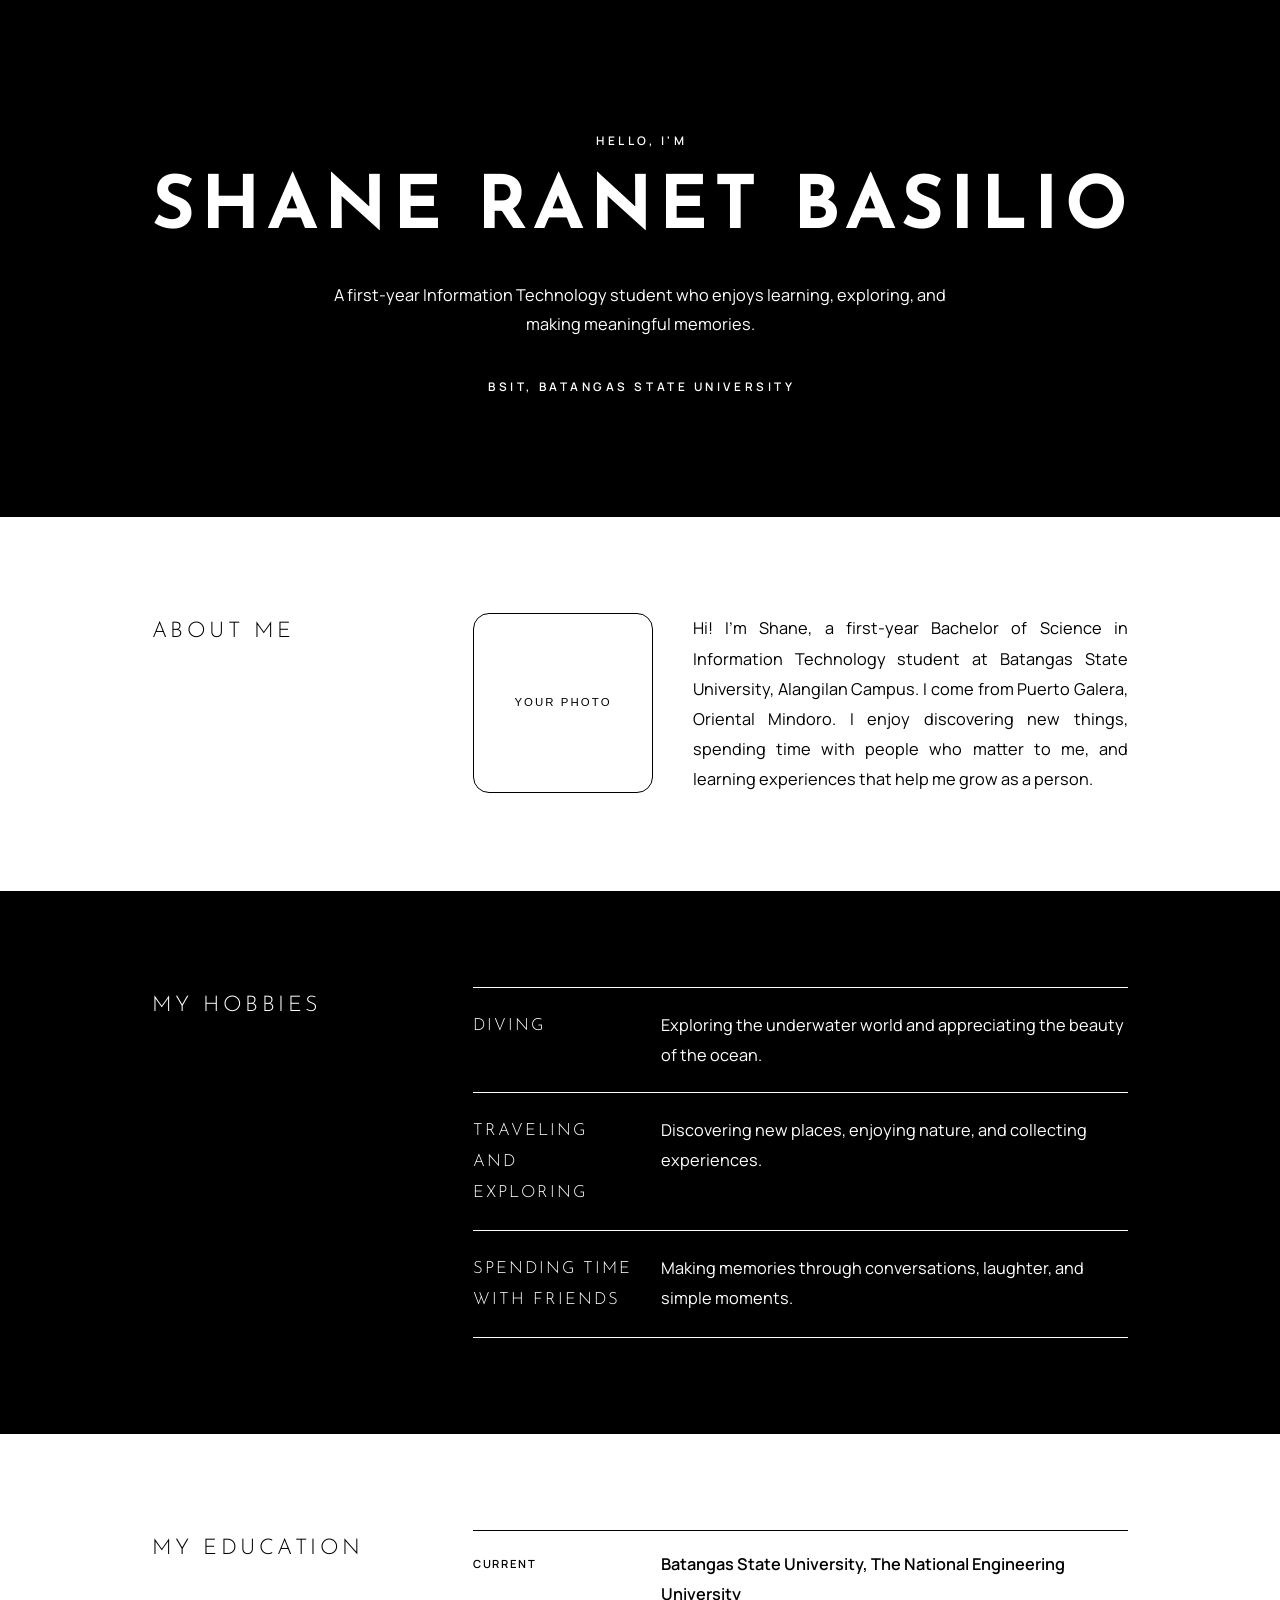
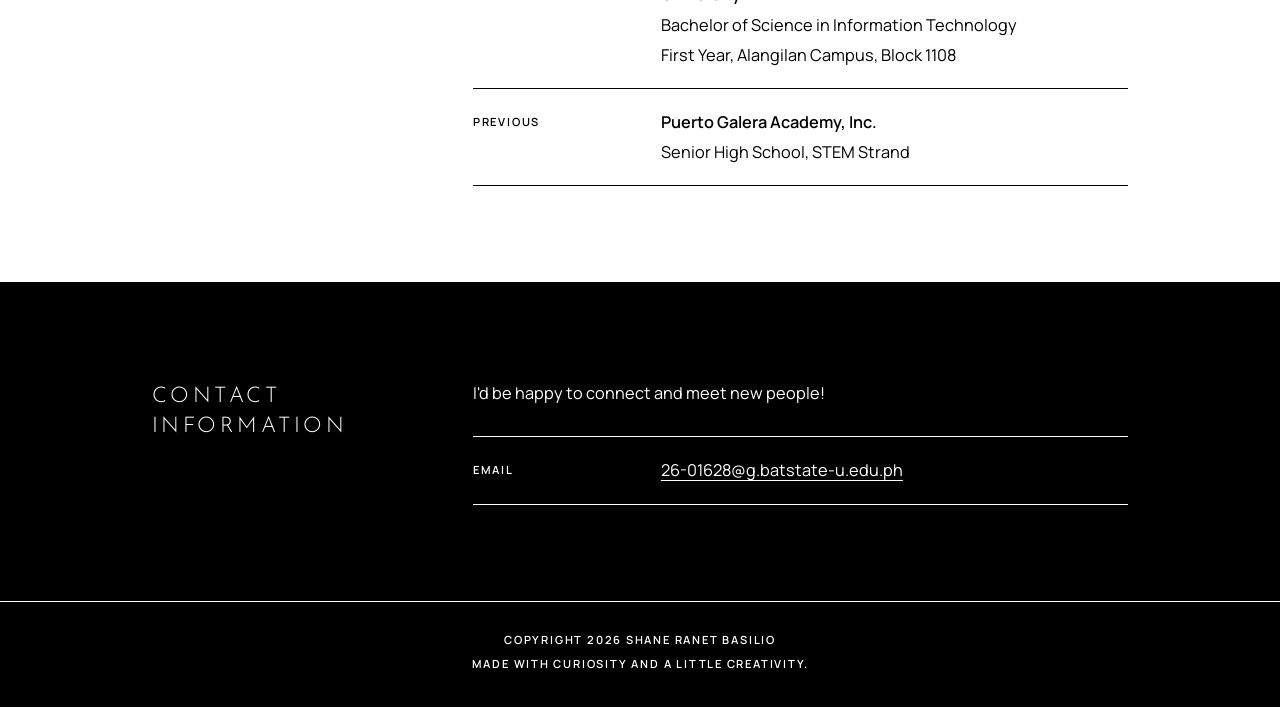
==== index.html @ 0f0b545d "content: add email address Co-Authored-By: Claude Sonnet 5.5 <noreply@anthropic.com> Claude-Session:" ====
<!DOCTYPE html>
<html lang="en">
<head>
    <meta charset="UTF-8">
    <meta name="viewport" content="width=device-width, initial-scale=1">
    <title>Shane Ranet Basilio</title>
    <meta name="description" content="Personal website of Shane Ranet Basilio, a first-year BS Information Technology student at Batangas State University.">
    <link rel="preconnect" href="https://fonts.googleapis.com">
    <link rel="preconnect" href="https://fonts.gstatic.com" crossorigin>
    <link href="https://fonts.googleapis.com/css2?family=Josefin+Sans:wght@300;700&family=Manrope:wght@400;600&display=swap" rel="stylesheet">
    <link rel="stylesheet" href="style.css">
</head>

<body>

    <header>
        <div class="wrap">
            <span class="hello">Hello, I'm</span>
            <h1>Shane Ranet Basilio</h1>
            <p class="tagline">A first-year Information Technology student who enjoys learning, exploring, and making meaningful memories.</p>
            <span class="meta">BSIT, Batangas State University</span>
        </div>
    </header>

    <section class="light">
        <div class="wrap row">
            <h2>About Me</h2>
            <div class="about">
                <img src="photo.svg" alt="Shane Ranet Basilio">
                <p>
                    Hi! I'm Shane, a first-year Bachelor of Science in Information
                    Technology student at Batangas State University, Alangilan Campus.
                    I come from Puerto Galera, Oriental Mindoro. I enjoy discovering
                    new things, spending time with people who matter to me, and
                    learning experiences that help me grow as a person.
                </p>
            </div>
        </div>
    </section>

    <section class="dark">
        <div class="wrap row">
            <h2>My Hobbies</h2>
            <ul class="hobbies">
                <li>
                    <h3>Diving</h3>
                    <p>Exploring the underwater world and appreciating the beauty of the ocean.</p>
                </li>
                <li>
                    <h3>Traveling and Exploring</h3>
                    <p>Discovering new places, enjoying nature, and collecting experiences.</p>
                </li>
                <li>
                    <h3>Spending Time with Friends</h3>
                    <p>Making memories through conversations, laughter, and simple moments.</p>
                </li>
            </ul>
        </div>
    </section>

    <section class="light">
        <div class="wrap row">
            <h2>My Education</h2>
            <dl class="facts">
                <div>
                    <dt>Current</dt>
                    <dd>
                        <strong>Batangas State University, The National Engineering University</strong>
                        Bachelor of Science in Information Technology<br>
                        First Year, Alangilan Campus, Block 1108
                    </dd>
                </div>
                <div>
                    <dt>Previous</dt>
                    <dd>
                        <strong>Puerto Galera Academy, Inc.</strong>
                        Senior High School, STEM Strand
                    </dd>
                </div>
            </dl>
        </div>
    </section>

    <section class="dark">
        <div class="wrap row">
            <h2>Contact Information</h2>
            <div>
                <p class="lead">I'd be happy to connect and meet new people!</p>
                <dl class="facts">
                    <div><dt>Email</dt><dd><a href="mailto:26-01628@g.batstate-u.edu.ph">26-01628@g.batstate-u.edu.ph</a></dd></div>
                </dl>
            </div>
        </div>
    </section>

    <footer>
        <p>Copyright 2026 Shane Ranet Basilio</p>
        <p>Made with curiosity and a little creativity.</p>
    </footer>

</body>
</html>
---- style.css ----
/* Black and white only. Sections alternate light and dark. */
:root {
    --fg: #000;
    --bg: #fff;
    --ease: cubic-bezier(0.16, 1, 0.3, 1);
}

* { box-sizing: border-box; }

body {
    font-family: "Manrope", Arial, sans-serif;
    font-size: 1.02rem;
    line-height: 1.85;
    color: #000;
    background: #fff;
    margin: 0;
    hyphens: none;
    overflow-x: clip;
}

h1, h2 {
    font-family: "Josefin Sans", Arial, sans-serif;
    font-weight: 300;
    text-transform: uppercase;
    margin: 0;
}

.wrap {
    max-width: 1040px;
    margin: 0 auto;
    padding: 0 32px;
}

/* Header */
header {
    background: #000;
    color: #fff;
    text-align: center;
    padding: 130px 0 120px;
}

header h1 {
    font-size: clamp(1.4rem, 6.2vw, 4.6rem);
    font-weight: 700;
    letter-spacing: 0.08em;
    line-height: 1.1;
    white-space: nowrap;
    margin: 18px -0.08em 0 0;
    animation: rise 0.9s var(--ease) both;
}

.hello, .meta {
    display: block;
    font-size: 0.74rem;
    font-weight: 600;
    letter-spacing: 0.3em;
    text-transform: uppercase;
    margin-right: -0.3em;
}

.tagline {
    max-width: 640px;
    margin: 30px auto 36px;
    font-size: 1.02rem;
    line-height: 1.8;
    animation: rise 0.9s 0.12s var(--ease) both;
}

/* Sections */
section { padding: 96px 0; }

section.dark  { background: #000; color: #fff; }
section.light { background: #fff; color: #000; }

/* Label column left, content right, shared widths */
.row {
    display: grid;
    grid-template-columns: 0.3fr 0.7fr;
    gap: 40px;
    align-items: start;
}

h2 {
    font-size: 1.35rem;
    letter-spacing: 0.16em;
    line-height: 1.4;
    padding-top: 4px;
}

p { margin: 0; }

/* About with personal picture, framed with a mat and rounded corners */
.about {
    display: flex;
    gap: 40px;
    align-items: flex-start;
}

.about img {
    width: 180px;
    height: 180px;
    object-fit: cover;
    padding: 6px;
    border: 1px solid currentColor;
    border-radius: 16px;
    flex-shrink: 0;
}

.about p { text-align: justify; }
footer p { margin: 0 0 4px; }

/* Hobbies as ruled rows */
.hobbies {
    list-style: none;
    margin: 0;
    padding: 0;
}

.hobbies li {
    display: grid;
    grid-template-columns: 0.26fr 0.74fr;
    gap: 24px;
    padding: 22px 0;
    border-top: 1px solid currentColor;
}

.hobbies li:last-child { border-bottom: 1px solid currentColor; }

.hobbies h3 {
    font-family: "Josefin Sans", Arial, sans-serif;
    font-weight: 300;
    font-size: 1.05rem;
    letter-spacing: 0.12em;
    text-transform: uppercase;
    margin: 0;
}

/* Ruled facts table */
.facts { margin: 0; }

.facts div {
    display: grid;
    grid-template-columns: 0.26fr 0.74fr;
    gap: 24px;
    padding: 18px 0;
    border-top: 1px solid currentColor;
}

.facts div:last-child { border-bottom: 1px solid currentColor; }

.facts dt {
    font-size: 0.7rem;
    font-weight: 600;
    letter-spacing: 0.16em;
    text-transform: uppercase;
    line-height: 2.6;
}

.facts dd { margin: 0; }
.facts dd strong { display: block; font-weight: 600; }

.lead { margin-bottom: 28px; }

/* Footer */
footer {
    background: #000;
    color: #fff;
    text-align: center;
    padding: 28px 20px;
    font-size: 0.7rem;
    font-weight: 600;
    letter-spacing: 0.16em;
    text-transform: uppercase;
    border-top: 1px solid #fff;
}

@keyframes rise {
    from { opacity: 0; transform: translateY(14px); }
    to   { opacity: 1; transform: none; }
}

@media (max-width: 800px) {
    .row { grid-template-columns: 1fr; gap: 28px; }
    .about { flex-direction: column; gap: 24px; }
    .about p { text-align: left; }
    .hobbies li { grid-template-columns: 1fr; gap: 6px; }
    .facts div { grid-template-columns: 1fr; gap: 0; }
    section { padding: 64px 0; }
    header { padding: 90px 0 80px; }
    .wrap { padding: 0 22px; }
}

@media (prefers-reduced-motion: reduce) {
    header h1, .tagline { animation: none; }
}

.facts a { color: inherit; text-decoration: underline; text-underline-offset: 4px; }
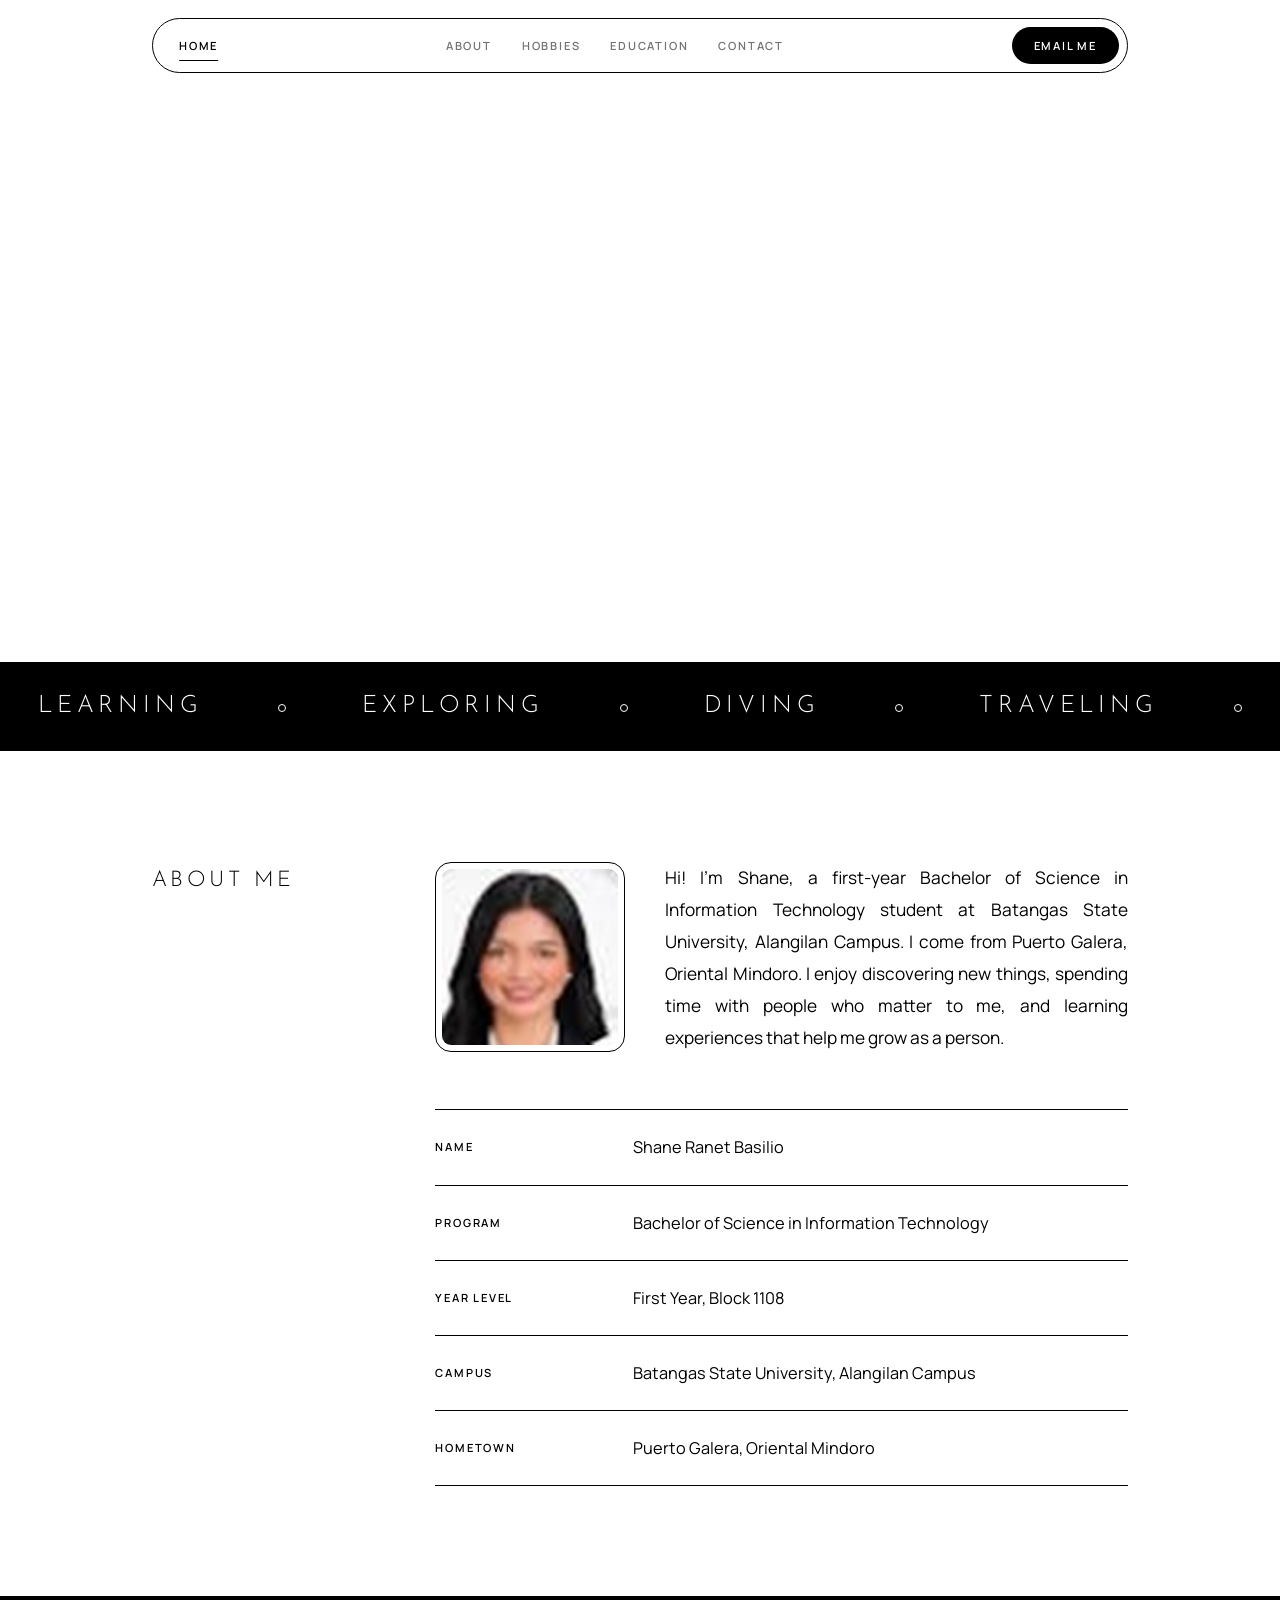
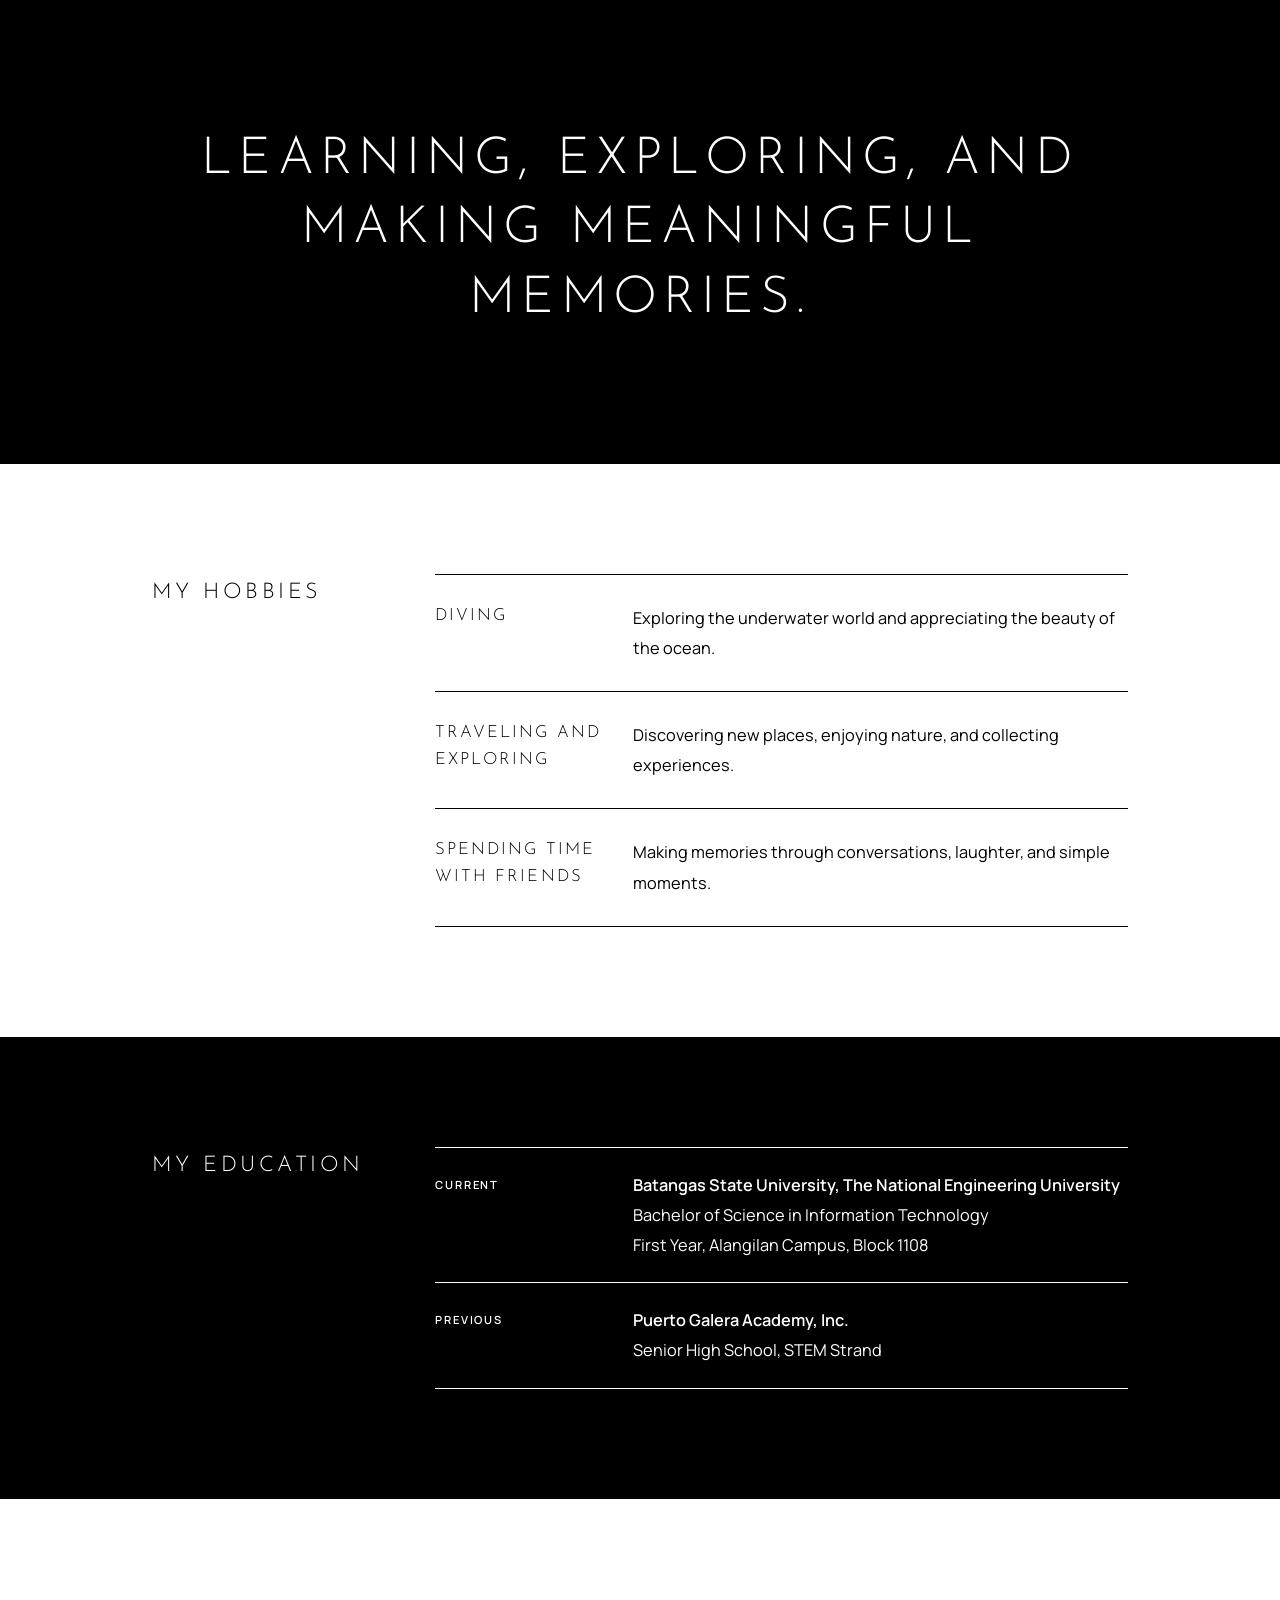
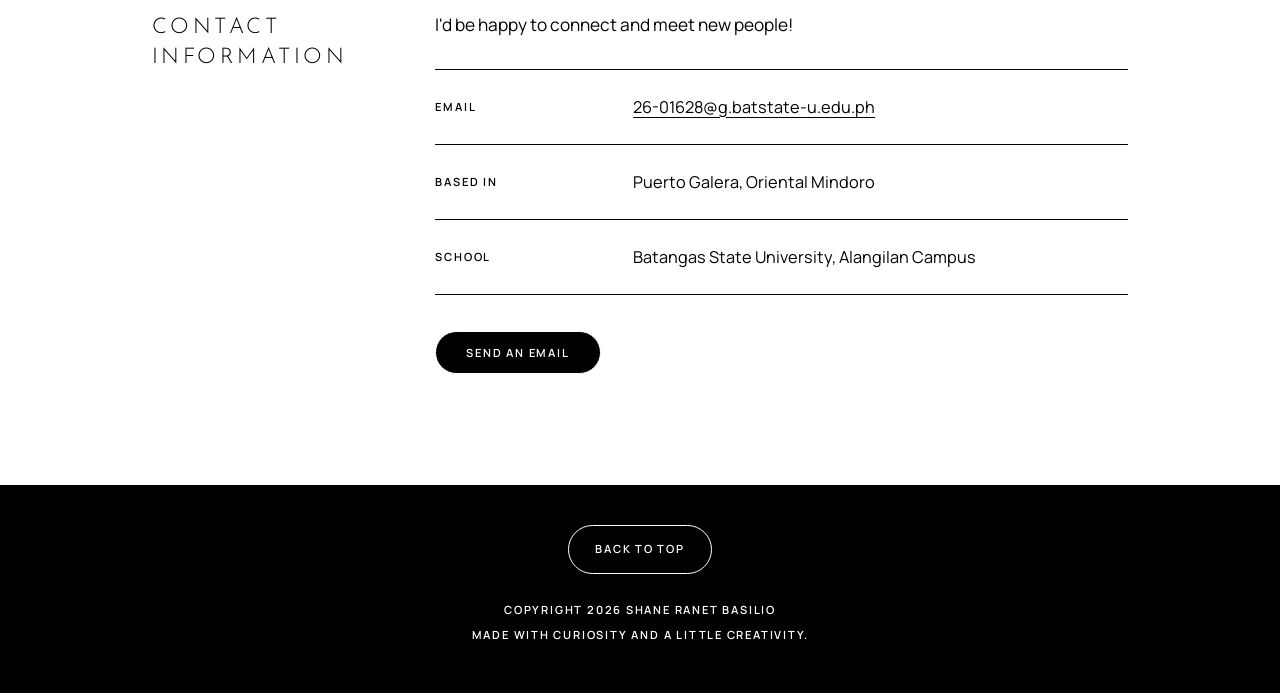
==== commit 0d73a5fb: "feat: premium redesign with nav, splash, photo, more sections and link preview Co-Authored-By: Claud" ====
--- a/index.html
+++ b/index.html
@@ -3,42 +3,104 @@
 <head>
     <meta charset="UTF-8">
     <meta name="viewport" content="width=device-width, initial-scale=1">
-    <title>Shane Ranet Basilio</title>
+    <title>Shane Ranet Basilio | BSIT Student</title>
     <meta name="description" content="Personal website of Shane Ranet Basilio, a first-year BS Information Technology student at Batangas State University.">
+
+    <meta property="og:type" content="website">
+    <meta property="og:site_name" content="Shane Ranet Basilio">
+    <meta property="og:title" content="Shane Ranet Basilio | BSIT Student">
+    <meta property="og:description" content="A first-year Information Technology student who enjoys learning, exploring, and making meaningful memories.">
+    <meta property="og:url" content="https://table-and-welcome.vercel.app/">
+    <meta property="og:image" content="https://table-and-welcome.vercel.app/og.png">
+    <meta property="og:image:width" content="1200">
+    <meta property="og:image:height" content="630">
+    <meta name="twitter:card" content="summary_large_image">
+    <meta name="twitter:title" content="Shane Ranet Basilio | BSIT Student">
+    <meta name="twitter:description" content="A first-year Information Technology student who enjoys learning, exploring, and making meaningful memories.">
+    <meta name="twitter:image" content="https://table-and-welcome.vercel.app/og.png">
+
     <link rel="preconnect" href="https://fonts.googleapis.com">
     <link rel="preconnect" href="https://fonts.gstatic.com" crossorigin>
     <link href="https://fonts.googleapis.com/css2?family=Josefin+Sans:wght@300;700&family=Manrope:wght@400;600&display=swap" rel="stylesheet">
     <link rel="stylesheet" href="style.css">
+    <script>document.documentElement.classList.add("js");</script>
 </head>
 
 <body>
 
-    <header>
+    <div class="splash" id="splash" aria-hidden="true">
+        <div class="splash-name">Shane Ranet Basilio</div>
+        <div class="splash-sub">Personal Website</div>
+        <i class="splash-line"></i>
+    </div>
+
+    <nav class="nav" id="nav" aria-label="Main">
+        <a class="nav-home" href="#top" data-link>Home</a>
+        <div class="nav-links" id="navLinks">
+            <a href="#about" data-link>About</a>
+            <a href="#hobbies" data-link>Hobbies</a>
+            <a href="#education" data-link>Education</a>
+            <a href="#contact" data-link>Contact</a>
+            <i class="nav-line" id="navLine"></i>
+        </div>
+        <a class="nav-btn" href="mailto:26-01628@g.batstate-u.edu.ph">Email Me</a>
+    </nav>
+
+    <header id="top" class="hero light" data-section>
         <div class="wrap">
-            <span class="hello">Hello, I'm</span>
-            <h1>Shane Ranet Basilio</h1>
-            <p class="tagline">A first-year Information Technology student who enjoys learning, exploring, and making meaningful memories.</p>
-            <span class="meta">BSIT, Batangas State University</span>
+            <span class="hello rise">Hello, I'm</span>
+            <div class="lockup rise">
+                <h1 id="heroName">Shane Ranet Basilio</h1>
+                <p class="lockup-sub" id="heroSub">BSIT, Batangas State University</p>
+            </div>
+            <p class="tagline rise">A first-year Information Technology student who enjoys learning, exploring, and making meaningful memories.</p>
+            <div class="hero-actions rise">
+                <a class="btn" href="#about">Get to Know Me</a>
+                <a class="btn ghost" href="#contact">Contact</a>
+            </div>
         </div>
     </header>
 
-    <section class="light">
+    <div class="marquee dark" aria-hidden="true">
+        <div class="marquee-track">
+            <span>Learning</span><span>Exploring</span><span>Diving</span><span>Traveling</span><span>Friends</span><span>Memories</span>
+            <span>Learning</span><span>Exploring</span><span>Diving</span><span>Traveling</span><span>Friends</span><span>Memories</span>
+            <span>Learning</span><span>Exploring</span><span>Diving</span><span>Traveling</span><span>Friends</span><span>Memories</span>
+        </div>
+    </div>
+
+    <section class="light" id="about" data-section>
         <div class="wrap row">
             <h2>About Me</h2>
-            <div class="about">
-                <img src="photo.svg" alt="Shane Ranet Basilio">
-                <p>
-                    Hi! I'm Shane, a first-year Bachelor of Science in Information
-                    Technology student at Batangas State University, Alangilan Campus.
-                    I come from Puerto Galera, Oriental Mindoro. I enjoy discovering
-                    new things, spending time with people who matter to me, and
-                    learning experiences that help me grow as a person.
-                </p>
+            <div>
+                <div class="about">
+                    <img src="photo.jpg" alt="Shane Ranet Basilio">
+                    <p>
+                        Hi! I'm Shane, a first-year Bachelor of Science in Information
+                        Technology student at Batangas State University, Alangilan Campus.
+                        I come from Puerto Galera, Oriental Mindoro. I enjoy discovering
+                        new things, spending time with people who matter to me, and
+                        learning experiences that help me grow as a person.
+                    </p>
+                </div>
+                <dl class="facts glance">
+                    <div><dt>Name</dt><dd>Shane Ranet Basilio</dd></div>
+                    <div><dt>Program</dt><dd>Bachelor of Science in Information Technology</dd></div>
+                    <div><dt>Year Level</dt><dd>First Year, Block 1108</dd></div>
+                    <div><dt>Campus</dt><dd>Batangas State University, Alangilan Campus</dd></div>
+                    <div><dt>Hometown</dt><dd>Puerto Galera, Oriental Mindoro</dd></div>
+                </dl>
             </div>
         </div>
     </section>
 
-    <section class="dark">
+    <section class="dark statement" aria-label="Statement">
+        <div class="wrap">
+            <p>Learning, exploring, and making meaningful memories.</p>
+        </div>
+    </section>
+
+    <section class="light" id="hobbies" data-section>
         <div class="wrap row">
             <h2>My Hobbies</h2>
             <ul class="hobbies">
@@ -58,7 +120,7 @@
         </div>
     </section>
 
-    <section class="light">
+    <section class="dark" id="education" data-section>
         <div class="wrap row">
             <h2>My Education</h2>
             <dl class="facts">
@@ -81,22 +143,27 @@
         </div>
     </section>
 
-    <section class="dark">
+    <section class="light" id="contact" data-section>
         <div class="wrap row">
             <h2>Contact Information</h2>
             <div>
                 <p class="lead">I'd be happy to connect and meet new people!</p>
                 <dl class="facts">
                     <div><dt>Email</dt><dd><a href="mailto:26-01628@g.batstate-u.edu.ph">26-01628@g.batstate-u.edu.ph</a></dd></div>
+                    <div><dt>Based in</dt><dd>Puerto Galera, Oriental Mindoro</dd></div>
+                    <div><dt>School</dt><dd>Batangas State University, Alangilan Campus</dd></div>
                 </dl>
+                <a class="btn solid" href="mailto:26-01628@g.batstate-u.edu.ph">Send an Email</a>
             </div>
         </div>
     </section>
 
-    <footer>
+    <footer class="dark">
+        <a class="totop" href="#top">Back to Top</a>
         <p>Copyright 2026 Shane Ranet Basilio</p>
         <p>Made with curiosity and a little creativity.</p>
     </footer>
 
+    <script src="script.js"></script>
 </body>
 </html>
--- a/style.css
+++ b/style.css
@@ -1,11 +1,12 @@
 /* Black and white only. Sections alternate light and dark. */
 :root {
+    --ease: cubic-bezier(0.16, 1, 0.3, 1);
     --fg: #000;
     --bg: #fff;
-    --ease: cubic-bezier(0.16, 1, 0.3, 1);
 }
 
 * { box-sizing: border-box; }
+html { scroll-behavior: smooth; scroll-padding-top: 20px; }
 
 body {
     font-family: "Manrope", Arial, sans-serif;
@@ -18,38 +19,130 @@
     overflow-x: clip;
 }
 
-h1, h2 {
+h1, h2, h3 {
     font-family: "Josefin Sans", Arial, sans-serif;
     font-weight: 300;
     text-transform: uppercase;
     margin: 0;
 }
 
-.wrap {
-    max-width: 1040px;
-    margin: 0 auto;
-    padding: 0 32px;
-}
-
-/* Header */
-header {
+p { margin: 0; }
+
+.light { --fg: #000; --bg: #fff; }
+.dark  { --fg: #fff; --bg: #000; }
+.light, .dark { background: var(--bg); color: var(--fg); }
+
+.wrap { max-width: 1040px; margin: 0 auto; padding: 0 32px; }
+
+/* Splash */
+.splash {
+    position: fixed;
+    inset: 0;
+    z-index: 100;
+    background: #fff;
+    color: #000;
+    display: grid;
+    place-content: center;
+    text-align: center;
+    animation: splash-out 0.7s 2.1s var(--ease) forwards;
+}
+.splash-name {
+    font-family: "Josefin Sans", Arial, sans-serif;
+    font-weight: 700;
+    text-transform: uppercase;
+    font-size: clamp(1.3rem, 5vw, 3rem);
+    letter-spacing: 0.1em;
+    animation: rise 0.9s 0.2s var(--ease) both;
+}
+.splash-sub {
+    margin-top: 14px;
+    font-size: 0.72rem;
+    font-weight: 600;
+    letter-spacing: 0.3em;
+    text-transform: uppercase;
+    animation: rise 0.9s 0.35s var(--ease) both;
+}
+.splash-line {
+    position: absolute;
+    top: 0;
+    bottom: 0;
+    left: 0;
+    width: 1px;
+    background: #000;
+    animation: sweep 1.6s 0.3s var(--ease) forwards;
+}
+@keyframes sweep { to { left: 100%; } }
+@keyframes splash-out { to { opacity: 0; visibility: hidden; } }
+
+/* Floating pill nav */
+.nav {
+    position: fixed;
+    top: 18px;
+    left: 50%;
+    transform: translateX(-50%);
+    z-index: 50;
+    width: min(976px, calc(100% - 44px));
+    display: flex;
+    align-items: center;
+    justify-content: space-between;
+    gap: 16px;
+    padding: 8px 8px 8px 26px;
+    background: #fff;
+    color: #000;
+    border: 1px solid #000;
+    border-radius: 999px;
+}
+.nav a {
+    color: inherit;
+    text-decoration: none;
+    font-size: 0.7rem;
+    font-weight: 600;
+    letter-spacing: 0.16em;
+    text-transform: uppercase;
+    line-height: 1;
+}
+.nav-links { position: relative; display: flex; gap: 30px; padding: 10px 0; }
+.nav-home { padding: 10px 0; }
+.nav-line {
+    position: absolute;
+    left: 0;
+    bottom: 0;
+    height: 1px;
+    width: 0;
+    background: #000;
+    transition: transform 0.5s var(--ease), width 0.5s var(--ease);
+}
+.nav .nav-btn {
     background: #000;
     color: #fff;
-    text-align: center;
-    padding: 130px 0 120px;
-}
-
-header h1 {
-    font-size: clamp(1.4rem, 6.2vw, 4.6rem);
-    font-weight: 700;
-    letter-spacing: 0.08em;
-    line-height: 1.1;
+    padding: 13px 22px;
+    border-radius: 999px;
     white-space: nowrap;
-    margin: 18px -0.08em 0 0;
-    animation: rise 0.9s var(--ease) both;
-}
-
-.hello, .meta {
+}
+
+/* Buttons */
+.btn {
+    display: inline-block;
+    padding: 15px 30px;
+    border: 1px solid currentColor;
+    border-radius: 999px;
+    background: var(--fg);
+    color: var(--bg);
+    text-decoration: none;
+    font-size: 0.7rem;
+    font-weight: 600;
+    letter-spacing: 0.16em;
+    text-transform: uppercase;
+    line-height: 1;
+    transition: background 0.4s var(--ease), color 0.4s var(--ease);
+}
+.btn:hover, .btn.ghost { background: transparent; color: var(--fg); }
+.btn.ghost:hover { background: var(--fg); color: var(--bg); }
+.btn.solid { margin-top: 36px; }
+
+/* Hero */
+.hero { padding: 180px 0 110px; text-align: center; }
+.hello {
     display: block;
     font-size: 0.74rem;
     font-weight: 600;
@@ -57,141 +150,159 @@
     text-transform: uppercase;
     margin-right: -0.3em;
 }
-
-.tagline {
-    max-width: 640px;
-    margin: 30px auto 36px;
-    font-size: 1.02rem;
-    line-height: 1.8;
-    animation: rise 0.9s 0.12s var(--ease) both;
-}
+.lockup { margin-top: 22px; display: flex; flex-direction: column; align-items: center; }
+.lockup h1 {
+    display: inline-block;
+    font-size: 8vw;
+    font-weight: 700;
+    letter-spacing: 0.04em;
+    line-height: 1.05;
+    white-space: nowrap;
+}
+.lockup-sub {
+    margin-top: 20px;
+    font-size: 1.15rem;
+    font-weight: 600;
+    letter-spacing: 0.3em;
+    text-transform: uppercase;
+    white-space: nowrap;
+}
+.tagline { max-width: 560px; margin: 50px auto 0; font-size: 1.05rem; }
+.hero-actions { margin-top: 36px; display: flex; gap: 14px; justify-content: center; flex-wrap: wrap; }
+
+/* Marquee strip */
+.marquee { overflow: hidden; padding: 22px 0; border-top: 1px solid #fff; border-bottom: 1px solid #fff; }
+.marquee-track { display: flex; width: max-content; animation: slide 38s linear infinite; }
+.marquee-track span {
+    font-family: "Josefin Sans", Arial, sans-serif;
+    font-weight: 300;
+    font-size: 1.5rem;
+    letter-spacing: 0.2em;
+    text-transform: uppercase;
+    padding: 0 38px;
+    white-space: nowrap;
+}
+.marquee-track span::after { content: ""; display: inline-block; width: 6px; height: 6px; border: 1px solid currentColor; border-radius: 50%; margin-left: 76px; vertical-align: middle; }
+@keyframes slide { to { transform: translateX(-33.3333%); } }
 
 /* Sections */
-section { padding: 96px 0; }
-
-section.dark  { background: #000; color: #fff; }
-section.light { background: #fff; color: #000; }
-
-/* Label column left, content right, shared widths */
-.row {
-    display: grid;
-    grid-template-columns: 0.3fr 0.7fr;
-    gap: 40px;
-    align-items: start;
-}
-
-h2 {
-    font-size: 1.35rem;
-    letter-spacing: 0.16em;
-    line-height: 1.4;
-    padding-top: 4px;
-}
-
-p { margin: 0; }
-
-/* About with personal picture, framed with a mat and rounded corners */
-.about {
-    display: flex;
-    gap: 40px;
-    align-items: flex-start;
-}
-
+section { padding: 110px 0; }
+.row { display: grid; grid-template-columns: 0.26fr 0.74fr; gap: 40px; align-items: start; }
+h2 { font-size: 1.35rem; letter-spacing: 0.16em; line-height: 1.4; padding-top: 4px; }
+
+/* About */
+.about { display: flex; gap: 40px; align-items: flex-start; }
 .about img {
-    width: 180px;
-    height: 180px;
+    width: 190px;
+    height: 190px;
     object-fit: cover;
     padding: 6px;
     border: 1px solid currentColor;
     border-radius: 16px;
     flex-shrink: 0;
 }
-
-.about p { text-align: justify; }
-footer p { margin: 0 0 4px; }
-
-/* Hobbies as ruled rows */
-.hobbies {
-    list-style: none;
-    margin: 0;
-    padding: 0;
-}
-
+.about p { text-align: justify; font-size: 1.08rem; }
+.facts.glance { margin-top: 56px; }
+
+/* Statement band */
+.statement { padding: 130px 0; text-align: center; }
+.statement p {
+    font-family: "Josefin Sans", Arial, sans-serif;
+    font-weight: 300;
+    text-transform: uppercase;
+    font-size: clamp(1.5rem, 4.4vw, 3.2rem);
+    letter-spacing: 0.12em;
+    line-height: 1.35;
+    max-width: 880px;
+    margin: 0 auto;
+}
+
+/* Hobbies */
+.hobbies { list-style: none; margin: 0; padding: 0; }
 .hobbies li {
+    display: grid;
+    grid-template-columns: 0.26fr 0.74fr;
+    gap: 24px;
+    padding: 28px 0;
+    border-top: 1px solid currentColor;
+    transition: padding-left 0.5s var(--ease);
+}
+.hobbies li:last-child { border-bottom: 1px solid currentColor; }
+.hobbies li:hover { padding-left: 14px; }
+.hobbies h3 { font-size: 1.05rem; letter-spacing: 0.12em; line-height: 1.6; }
+
+/* Ruled facts */
+.facts { margin: 0; }
+.facts > div {
     display: grid;
     grid-template-columns: 0.26fr 0.74fr;
     gap: 24px;
     padding: 22px 0;
     border-top: 1px solid currentColor;
 }
-
-.hobbies li:last-child { border-bottom: 1px solid currentColor; }
-
-.hobbies h3 {
-    font-family: "Josefin Sans", Arial, sans-serif;
-    font-weight: 300;
-    font-size: 1.05rem;
-    letter-spacing: 0.12em;
-    text-transform: uppercase;
-    margin: 0;
-}
-
-/* Ruled facts table */
-.facts { margin: 0; }
-
-.facts div {
-    display: grid;
-    grid-template-columns: 0.26fr 0.74fr;
-    gap: 24px;
-    padding: 18px 0;
-    border-top: 1px solid currentColor;
-}
-
-.facts div:last-child { border-bottom: 1px solid currentColor; }
-
-.facts dt {
-    font-size: 0.7rem;
-    font-weight: 600;
-    letter-spacing: 0.16em;
-    text-transform: uppercase;
-    line-height: 2.6;
-}
-
+.facts > div:last-child { border-bottom: 1px solid currentColor; }
+.facts dt { font-size: 0.7rem; font-weight: 600; letter-spacing: 0.16em; text-transform: uppercase; line-height: 2.6; }
 .facts dd { margin: 0; }
 .facts dd strong { display: block; font-weight: 600; }
-
-.lead { margin-bottom: 28px; }
+.facts a { color: inherit; text-decoration: underline; text-underline-offset: 4px; }
+.lead { margin-bottom: 28px; font-size: 1.08rem; }
 
 /* Footer */
 footer {
-    background: #000;
+    text-align: center;
+    padding: 40px 20px 44px;
+    font-size: 0.7rem;
+    font-weight: 600;
+    letter-spacing: 0.16em;
+    text-transform: uppercase;
+    border-top: 1px solid #fff;
+}
+footer p { margin: 0 0 4px; }
+.totop {
+    display: inline-block;
+    margin-bottom: 26px;
+    padding: 13px 26px;
+    border: 1px solid #fff;
+    border-radius: 999px;
     color: #fff;
-    text-align: center;
-    padding: 28px 20px;
+    text-decoration: none;
     font-size: 0.7rem;
-    font-weight: 600;
     letter-spacing: 0.16em;
-    text-transform: uppercase;
-    border-top: 1px solid #fff;
-}
-
-@keyframes rise {
-    from { opacity: 0; transform: translateY(14px); }
-    to   { opacity: 1; transform: none; }
-}
+}
+.totop:hover { background: #fff; color: #000; }
+
+/* Motion */
+@keyframes rise { from { opacity: 0; transform: translateY(14px); } to { opacity: 1; transform: none; } }
+
+.js .rise { opacity: 0; }
+.js.ready .rise { animation: rise 0.9s var(--ease) forwards; }
+.js.ready .lockup { animation-delay: 0.1s; }
+.js.ready .tagline { animation-delay: 0.22s; }
+.js.ready .hero-actions { animation-delay: 0.34s; }
+
+.js .reveal { opacity: 0; transform: translateY(18px); transition: opacity 0.9s var(--ease), transform 0.9s var(--ease); }
+.js .reveal.in { opacity: 1; transform: none; }
 
 @media (max-width: 800px) {
+    .wrap { padding: 0 22px; }
+    section { padding: 72px 0; }
+    .statement { padding: 90px 0; }
     .row { grid-template-columns: 1fr; gap: 28px; }
     .about { flex-direction: column; gap: 24px; }
     .about p { text-align: left; }
+    .facts.glance { margin-top: 40px; }
     .hobbies li { grid-template-columns: 1fr; gap: 6px; }
-    .facts div { grid-template-columns: 1fr; gap: 0; }
-    section { padding: 64px 0; }
-    header { padding: 90px 0 80px; }
-    .wrap { padding: 0 22px; }
+    .facts > div { grid-template-columns: 1fr; gap: 0; }
+    .facts dt { line-height: 1.8; }
+    .hero { padding: 170px 0 80px; }
+    .nav { flex-wrap: wrap; border-radius: 28px; padding: 8px 8px 10px 20px; }
+    .nav-links { order: 3; width: 100%; overflow-x: auto; gap: 24px; padding: 10px 0 8px; }
+    .nav .nav-btn { padding: 12px 18px; }
 }
 
 @media (prefers-reduced-motion: reduce) {
-    header h1, .tagline { animation: none; }
-}
-
-.facts a { color: inherit; text-decoration: underline; text-underline-offset: 4px; }
+    .splash { display: none; }
+    .js .rise, .js .reveal { opacity: 1; transform: none; animation: none !important; transition: none; }
+    .marquee-track { animation: none; }
+    html { scroll-behavior: auto; }
+}
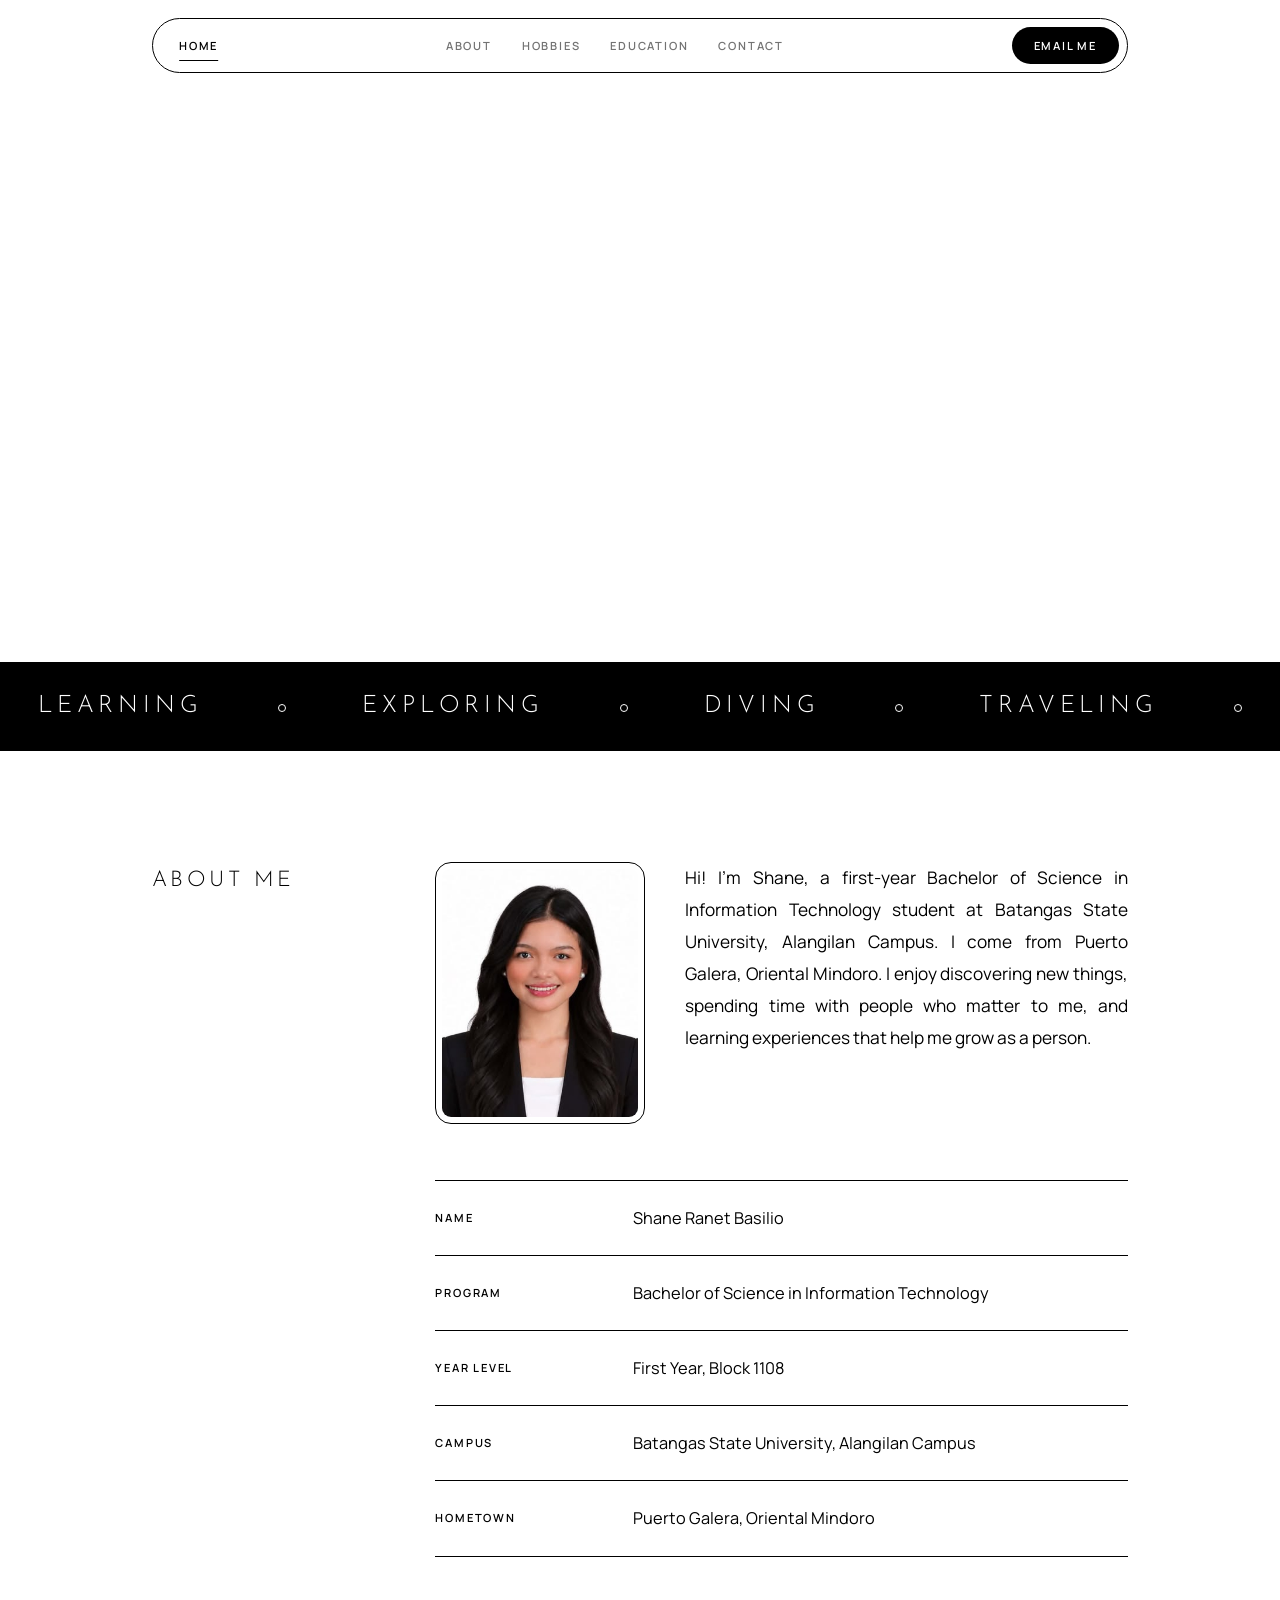
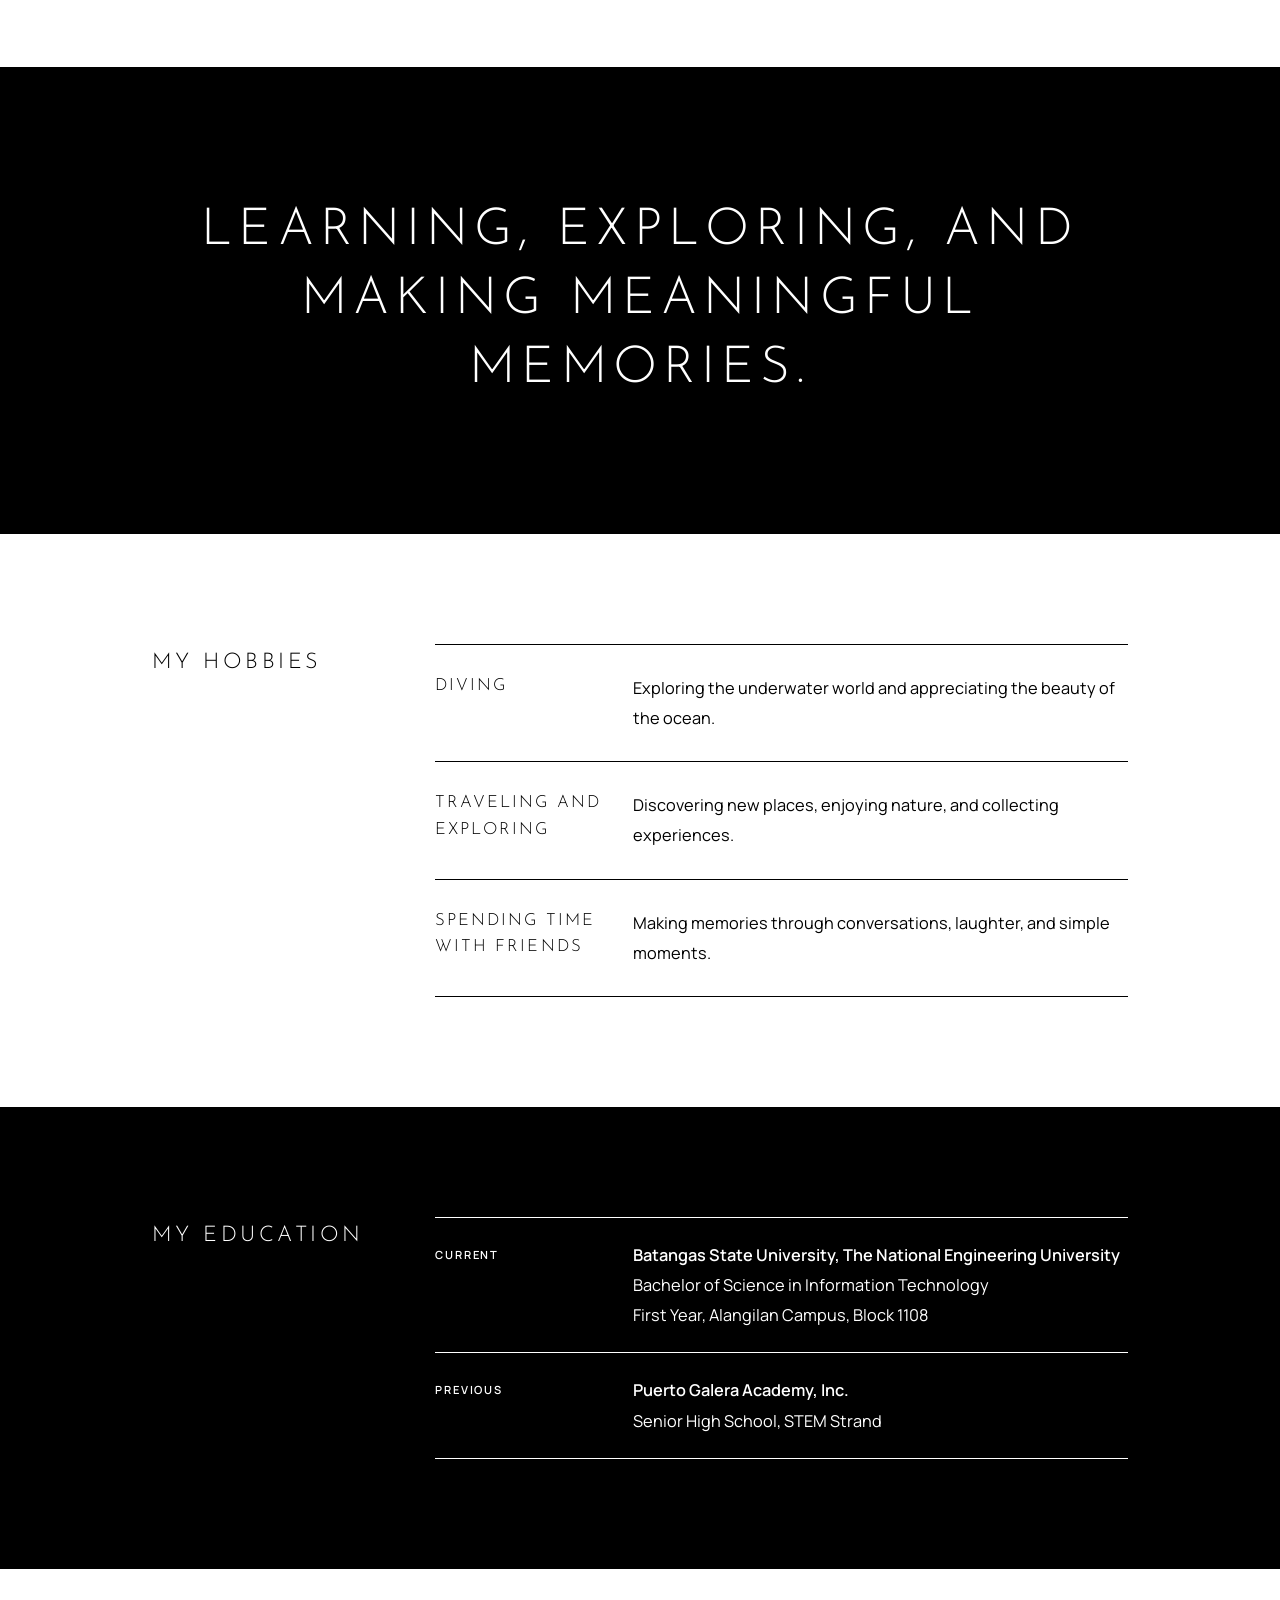
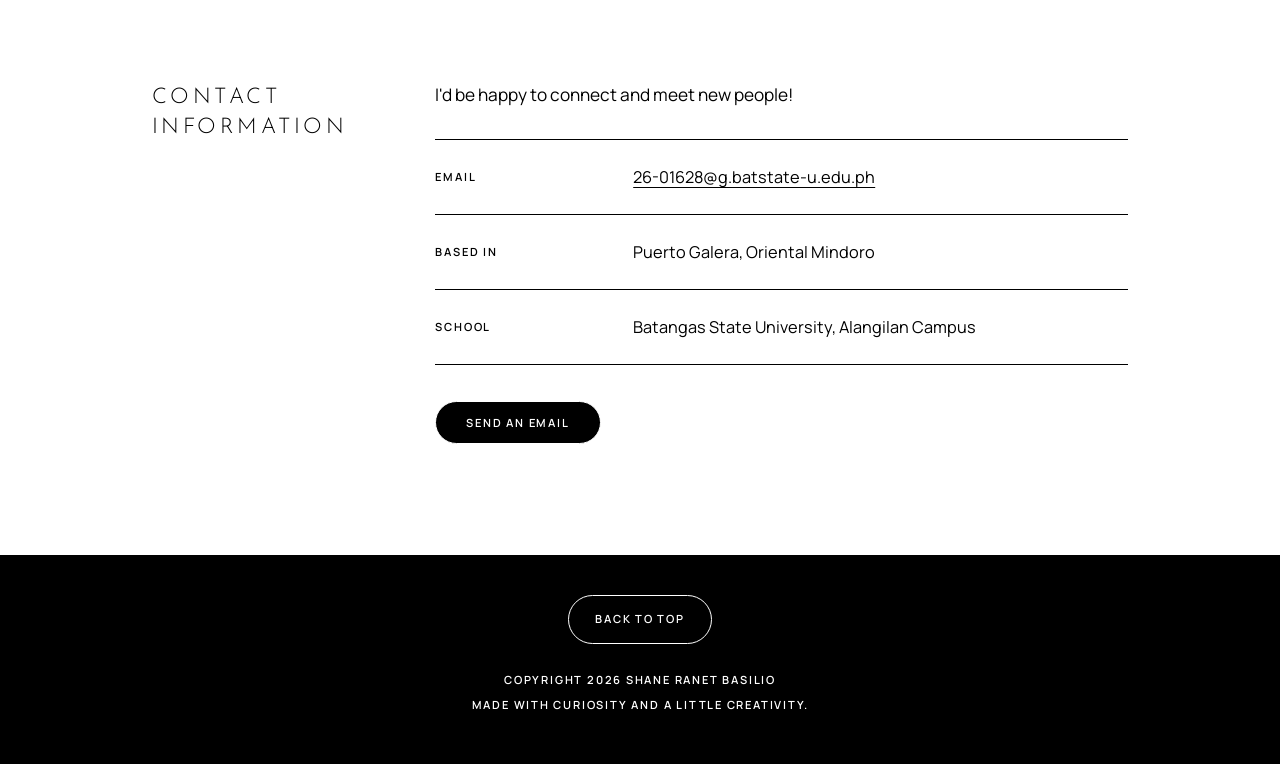
==== commit fbbe9880: "content: use pipe separator in hero line Co-Authored-By: Claude Sonnet 5.5 <noreply@anthropic.com> C" ====
--- a/index.html
+++ b/index.html
@@ -51,7 +51,7 @@
             <span class="hello rise">Hello, I'm</span>
             <div class="lockup rise">
                 <h1 id="heroName">Shane Ranet Basilio</h1>
-                <p class="lockup-sub" id="heroSub">BSIT, Batangas State University</p>
+                <p class="lockup-sub" id="heroSub">BSIT | Batangas State University</p>
             </div>
             <p class="tagline rise">A first-year Information Technology student who enjoys learning, exploring, and making meaningful memories.</p>
             <div class="hero-actions rise">
--- a/style.css
+++ b/style.css
@@ -193,9 +193,10 @@
 /* About */
 .about { display: flex; gap: 40px; align-items: flex-start; }
 .about img {
-    width: 190px;
-    height: 190px;
+    width: 210px;
+    height: 262px;
     object-fit: cover;
+    object-position: center top;
     padding: 6px;
     border: 1px solid currentColor;
     border-radius: 16px;
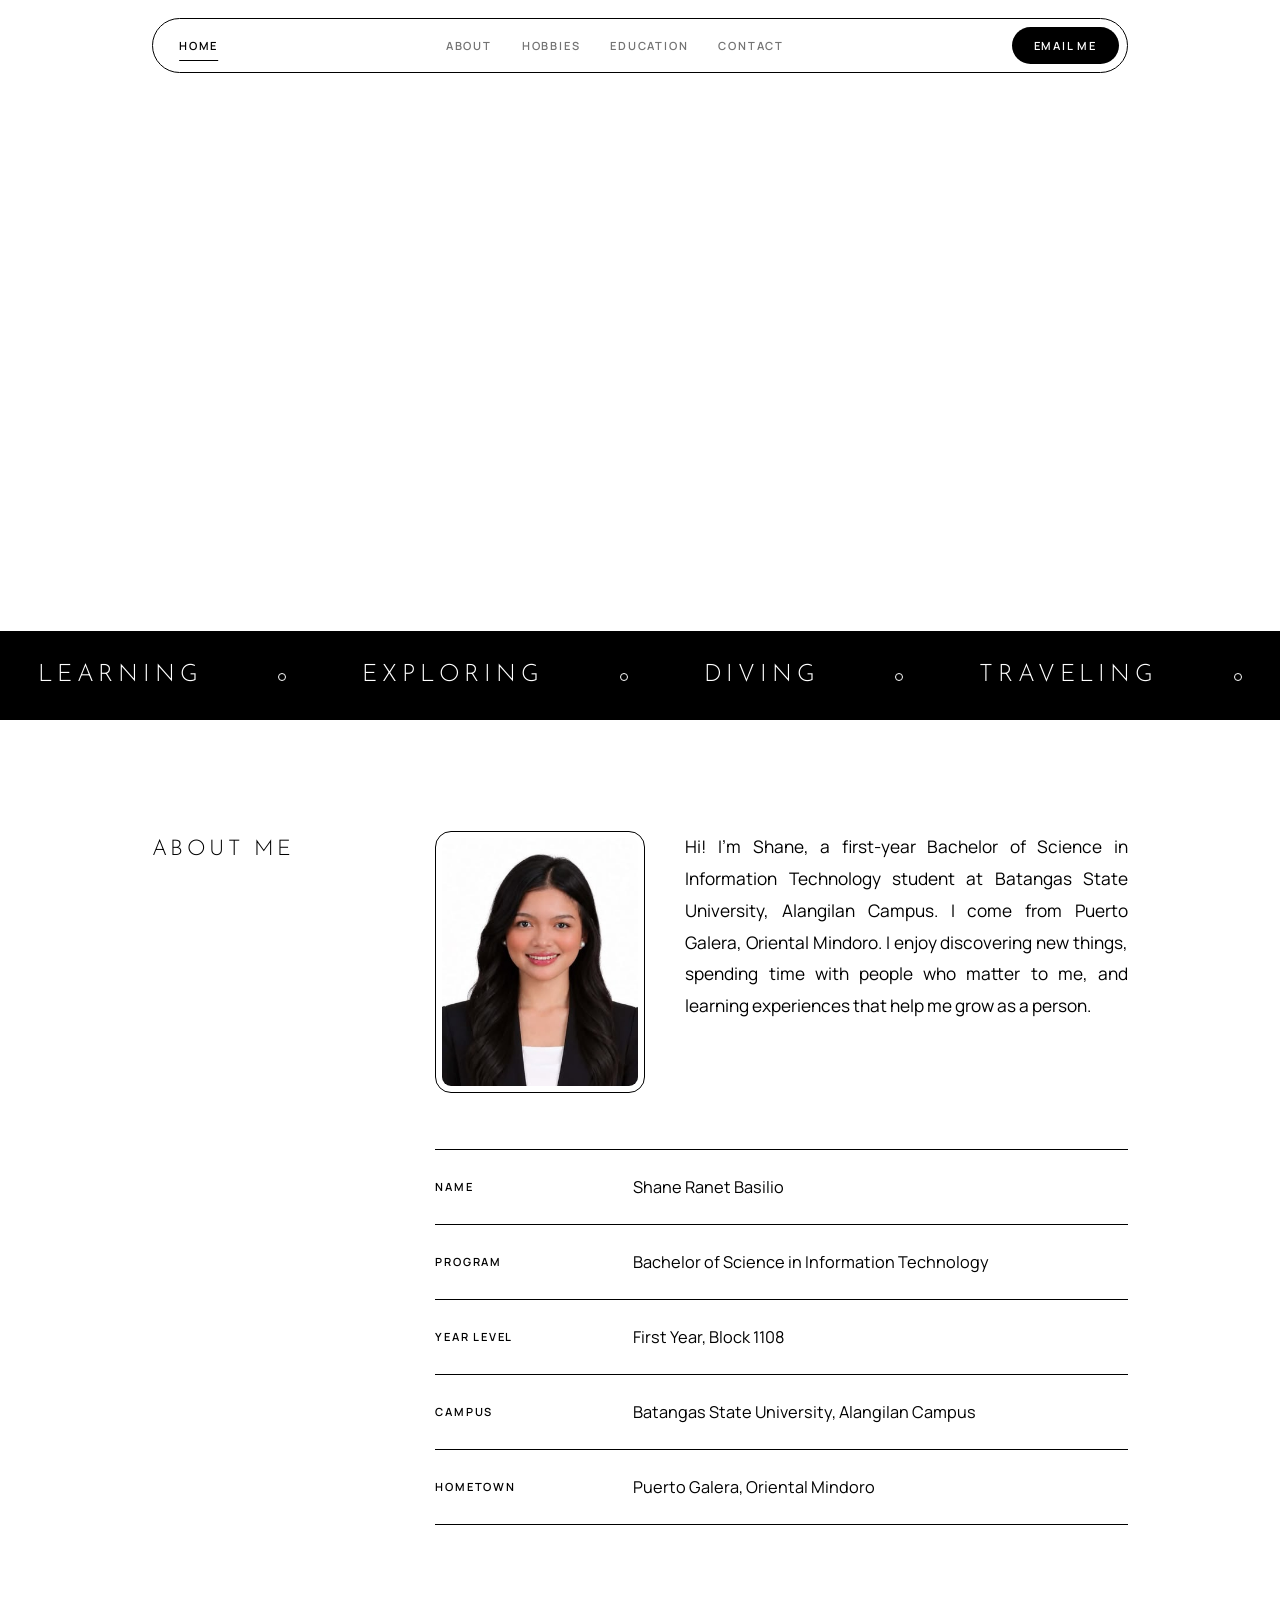
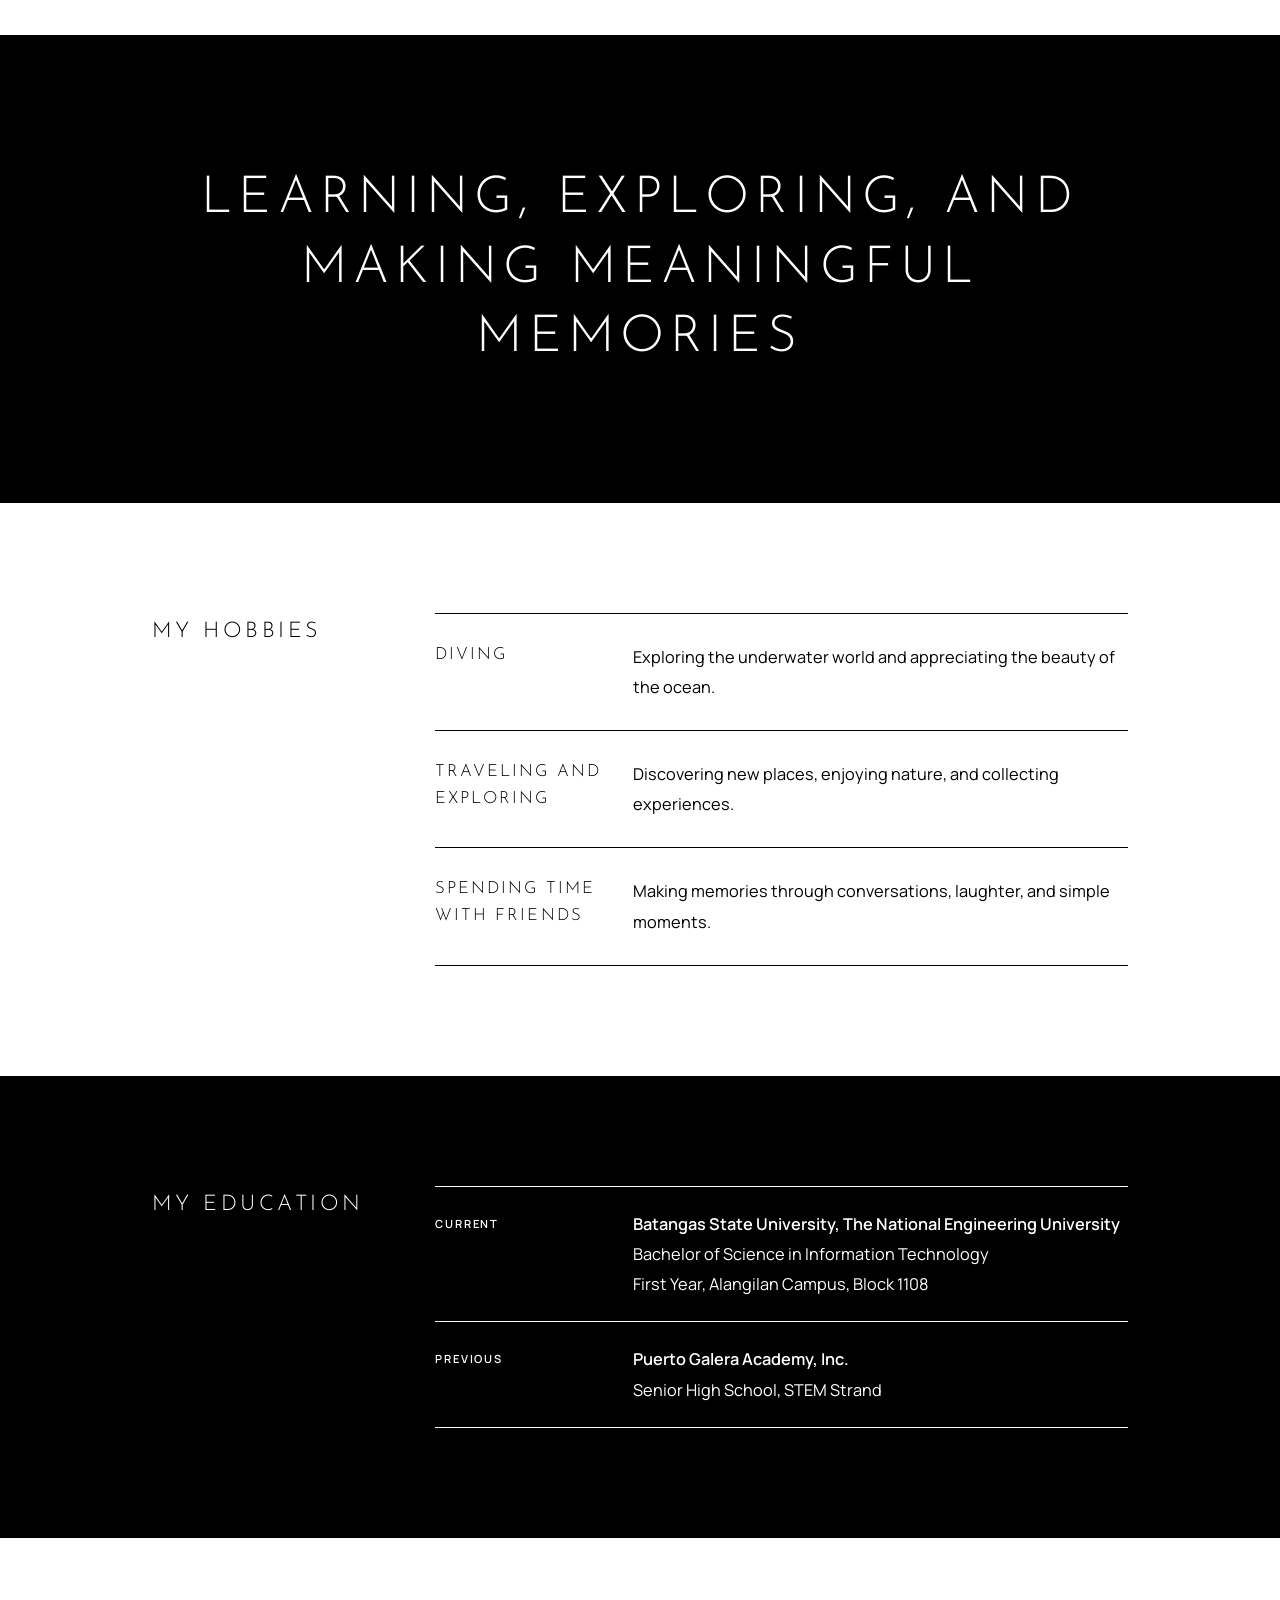
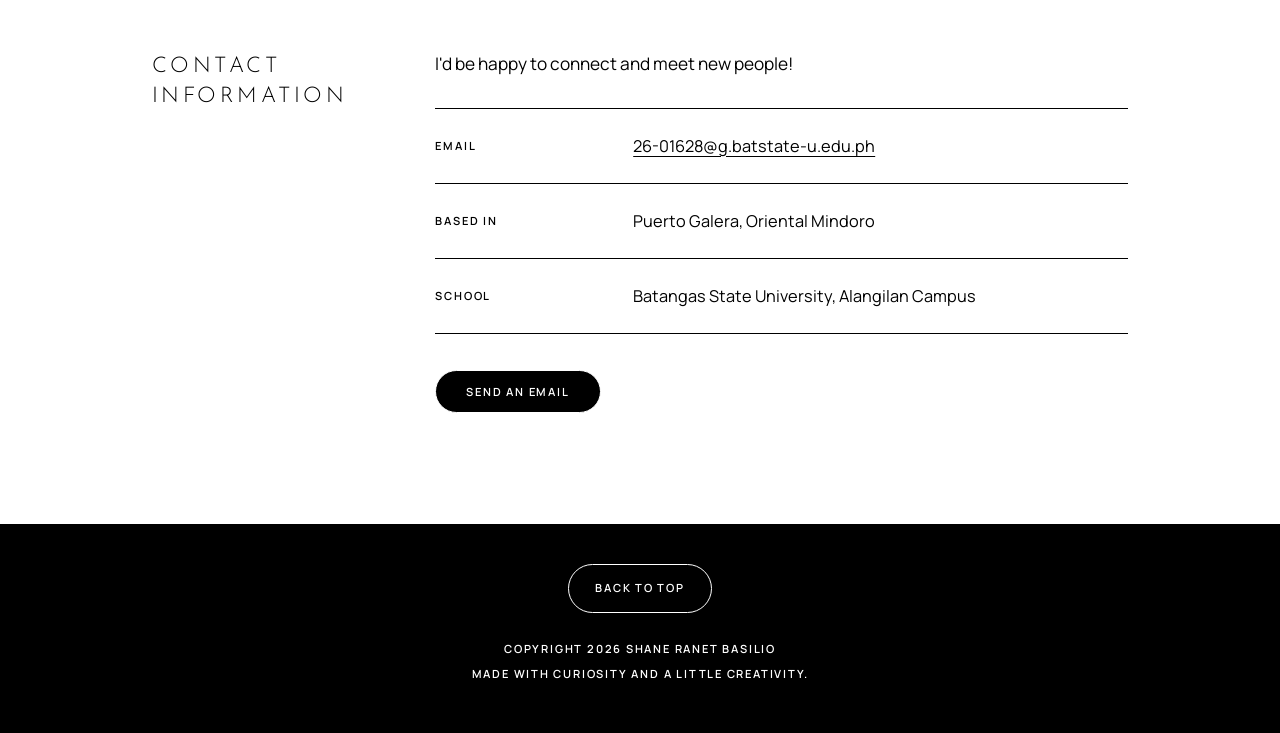
==== commit 5c5c7176: "style: one line tagline and remove trailing period Co-Authored-By: Claude Sonnet 5.5 <noreply@anthro" ====
--- a/index.html
+++ b/index.html
@@ -96,7 +96,7 @@
 
     <section class="dark statement" aria-label="Statement">
         <div class="wrap">
-            <p>Learning, exploring, and making meaningful memories.</p>
+            <p>Learning, exploring, and making meaningful memories</p>
         </div>
     </section>
 
--- a/style.css
+++ b/style.css
@@ -168,6 +168,7 @@
     white-space: nowrap;
 }
 .tagline { max-width: 560px; margin: 50px auto 0; font-size: 1.05rem; }
+@media (min-width: 801px) { .tagline { max-width: none; white-space: nowrap; } }
 .hero-actions { margin-top: 36px; display: flex; gap: 14px; justify-content: center; flex-wrap: wrap; }
 
 /* Marquee strip */
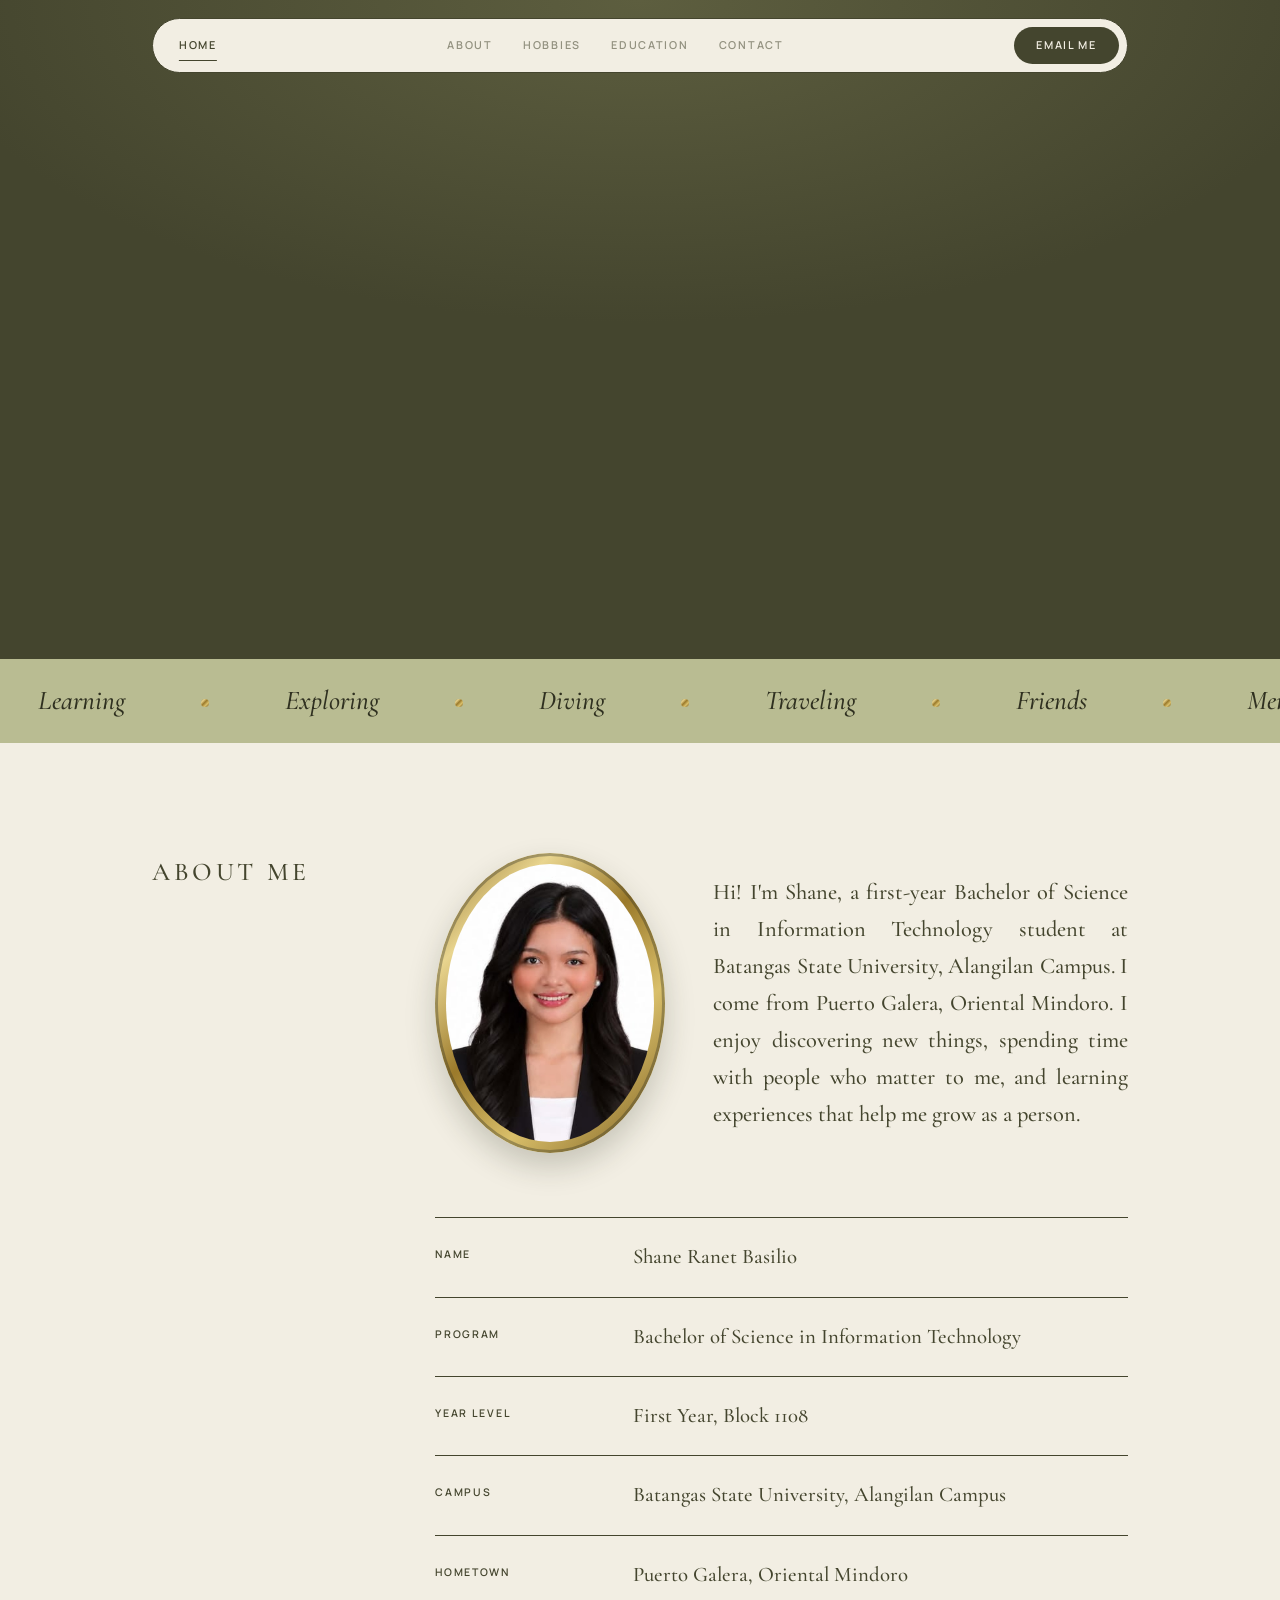
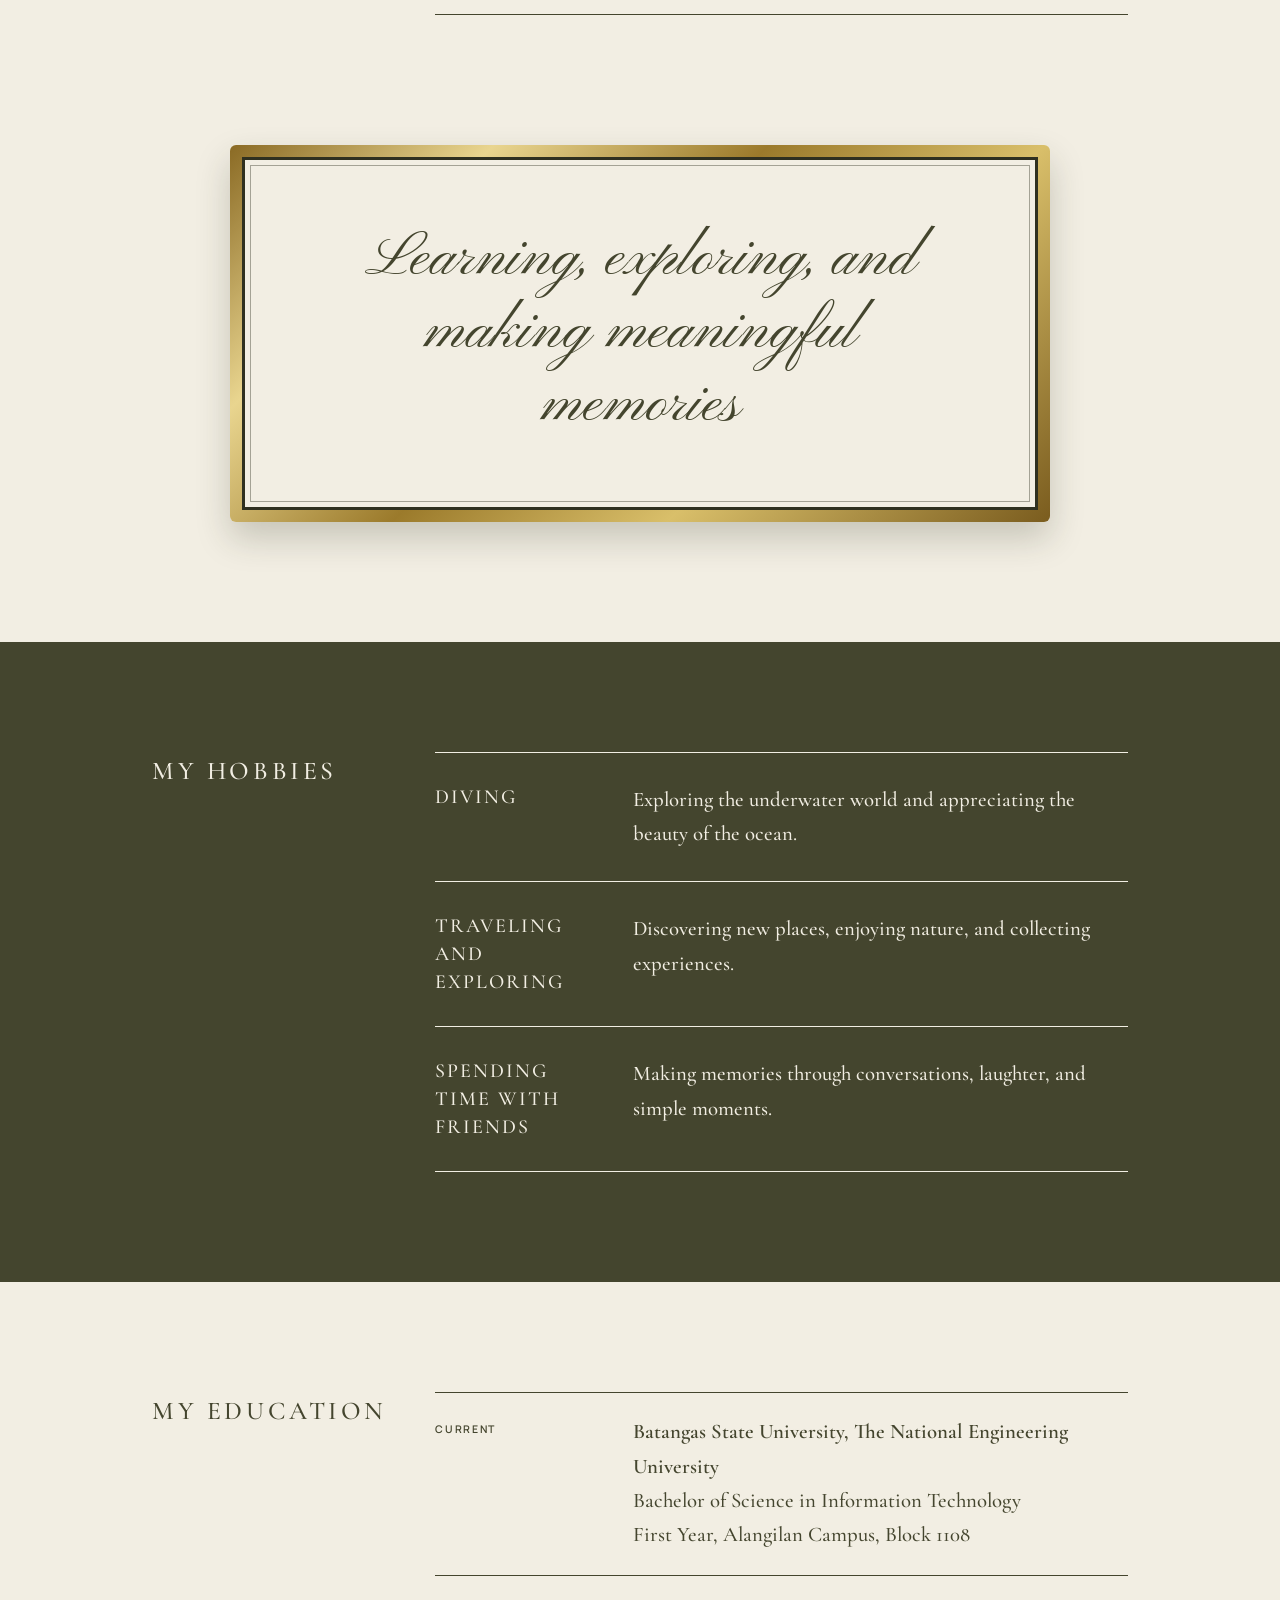
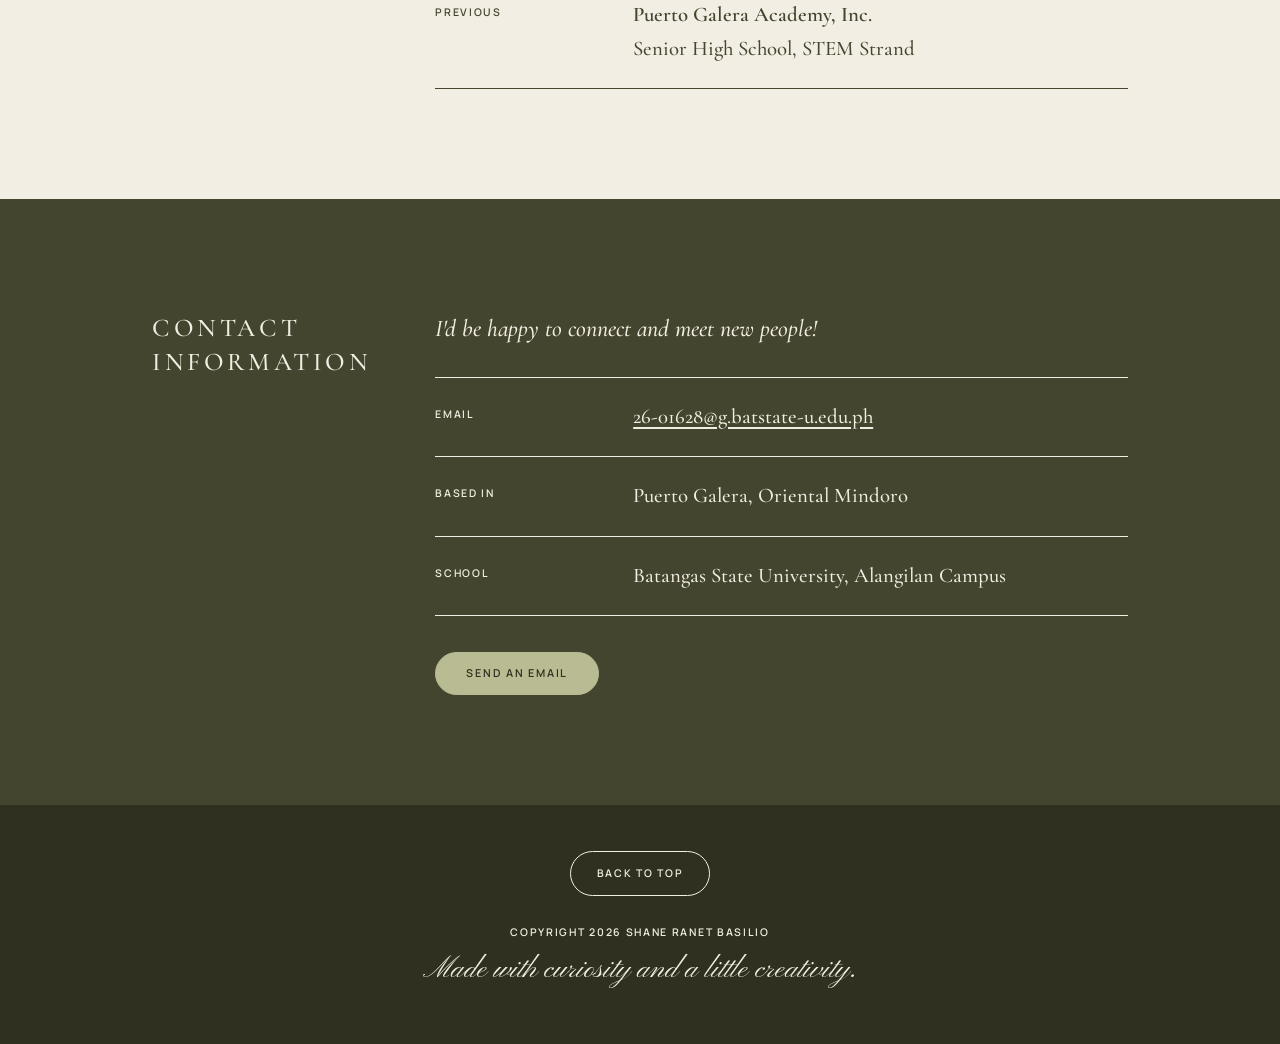
==== commit a44db0d8: "style: romantic olive, cream and gold theme Co-Authored-By: Claude Sonnet 5.5 <noreply@anthropic.com" ====
--- a/index.html
+++ b/index.html
@@ -10,18 +10,18 @@
     <meta property="og:site_name" content="Shane Ranet Basilio">
     <meta property="og:title" content="Shane Ranet Basilio | BSIT Student">
     <meta property="og:description" content="A first-year Information Technology student who enjoys learning, exploring, and making meaningful memories.">
-    <meta property="og:url" content="https://table-and-welcome.vercel.app/">
-    <meta property="og:image" content="https://table-and-welcome.vercel.app/og.png">
+    <meta property="og:url" content="https://shane-ranet-basilio.vercel.app/">
+    <meta property="og:image" content="https://shane-ranet-basilio.vercel.app/og.png">
     <meta property="og:image:width" content="1200">
     <meta property="og:image:height" content="630">
     <meta name="twitter:card" content="summary_large_image">
     <meta name="twitter:title" content="Shane Ranet Basilio | BSIT Student">
     <meta name="twitter:description" content="A first-year Information Technology student who enjoys learning, exploring, and making meaningful memories.">
-    <meta name="twitter:image" content="https://table-and-welcome.vercel.app/og.png">
+    <meta name="twitter:image" content="https://shane-ranet-basilio.vercel.app/og.png">
 
     <link rel="preconnect" href="https://fonts.googleapis.com">
     <link rel="preconnect" href="https://fonts.gstatic.com" crossorigin>
-    <link href="https://fonts.googleapis.com/css2?family=Josefin+Sans:wght@300;700&family=Manrope:wght@400;600&display=swap" rel="stylesheet">
+    <link href="https://fonts.googleapis.com/css2?family=Cormorant+Garamond:ital,wght@0,400;0,500;0,600;1,400;1,500&family=Pinyon+Script&family=Manrope:wght@500;600&display=swap" rel="stylesheet">
     <link rel="stylesheet" href="style.css">
     <script>document.documentElement.classList.add("js");</script>
 </head>
@@ -46,9 +46,9 @@
         <a class="nav-btn" href="mailto:26-01628@g.batstate-u.edu.ph">Email Me</a>
     </nav>
 
-    <header id="top" class="hero light" data-section>
+    <header id="top" class="hero dark" data-section>
         <div class="wrap">
-            <span class="hello rise">Hello, I'm</span>
+            <span class="hello script rise">Hello, I'm</span>
             <div class="lockup rise">
                 <h1 id="heroName">Shane Ranet Basilio</h1>
                 <p class="lockup-sub" id="heroSub">BSIT | Batangas State University</p>
@@ -61,7 +61,7 @@
         </div>
     </header>
 
-    <div class="marquee dark" aria-hidden="true">
+    <div class="marquee sage" aria-hidden="true">
         <div class="marquee-track">
             <span>Learning</span><span>Exploring</span><span>Diving</span><span>Traveling</span><span>Friends</span><span>Memories</span>
             <span>Learning</span><span>Exploring</span><span>Diving</span><span>Traveling</span><span>Friends</span><span>Memories</span>
@@ -94,13 +94,17 @@
         </div>
     </section>
 
-    <section class="dark statement" aria-label="Statement">
+    <section class="light statement" aria-label="Statement">
         <div class="wrap">
-            <p>Learning, exploring, and making meaningful memories</p>
+            <div class="gold-frame">
+                <div class="frame-in">
+                    <p class="script">Learning, exploring, and making meaningful memories</p>
+                </div>
+            </div>
         </div>
     </section>
 
-    <section class="light" id="hobbies" data-section>
+    <section class="dark" id="hobbies" data-section>
         <div class="wrap row">
             <h2>My Hobbies</h2>
             <ul class="hobbies">
@@ -120,7 +124,7 @@
         </div>
     </section>
 
-    <section class="dark" id="education" data-section>
+    <section class="light" id="education" data-section>
         <div class="wrap row">
             <h2>My Education</h2>
             <dl class="facts">
@@ -143,7 +147,7 @@
         </div>
     </section>
 
-    <section class="light" id="contact" data-section>
+    <section class="dark" id="contact" data-section>
         <div class="wrap row">
             <h2>Contact Information</h2>
             <div>
@@ -158,10 +162,10 @@
         </div>
     </section>
 
-    <footer class="dark">
+    <footer class="dark deep">
         <a class="totop" href="#top">Back to Top</a>
         <p>Copyright 2026 Shane Ranet Basilio</p>
-        <p>Made with curiosity and a little creativity.</p>
+        <p class="script made">Made with curiosity and a little creativity.</p>
     </footer>
 
     <script src="script.js"></script>
--- a/style.css
+++ b/style.css
@@ -1,36 +1,50 @@
-/* Black and white only. Sections alternate light and dark. */
+/* Romantic editorial theme: olive, cream, sage and antique gold. */
 :root {
     --ease: cubic-bezier(0.16, 1, 0.3, 1);
-    --fg: #000;
-    --bg: #fff;
+    --olive: #44452E;
+    --olive-deep: #2F3020;
+    --cream: #F2EEE3;
+    --sage: #B9BC92;
+    --gold: linear-gradient(135deg, #8a6a24 0%, #e9d58f 22%, #9b7a2b 45%, #d9bf6a 68%, #7a5c1e 100%);
+    --serif: "Cormorant Garamond", Georgia, serif;
+    --script: "Pinyon Script", "Cormorant Garamond", cursive;
+    --fg: var(--olive);
+    --bg: var(--cream);
+    --accent: var(--olive);
+    --on-accent: var(--cream);
 }
 
 * { box-sizing: border-box; }
 html { scroll-behavior: smooth; scroll-padding-top: 20px; }
 
 body {
-    font-family: "Manrope", Arial, sans-serif;
-    font-size: 1.02rem;
-    line-height: 1.85;
-    color: #000;
-    background: #fff;
+    font-family: var(--serif);
+    font-size: 1.3rem;
+    font-weight: 500;
+    line-height: 1.65;
+    color: var(--olive);
+    background: var(--cream);
     margin: 0;
     hyphens: none;
     overflow-x: clip;
 }
 
 h1, h2, h3 {
-    font-family: "Josefin Sans", Arial, sans-serif;
-    font-weight: 300;
+    font-family: var(--serif);
+    font-weight: 500;
     text-transform: uppercase;
     margin: 0;
 }
 
 p { margin: 0; }
 
-.light { --fg: #000; --bg: #fff; }
-.dark  { --fg: #fff; --bg: #000; }
-.light, .dark { background: var(--bg); color: var(--fg); }
+.script { font-family: var(--script); font-weight: 400; text-transform: none; letter-spacing: 0; }
+
+.light { --fg: var(--olive); --bg: var(--cream); --accent: var(--olive); --on-accent: var(--cream); }
+.dark  { --fg: var(--cream); --bg: var(--olive); --accent: var(--sage); --on-accent: var(--olive-deep); }
+.sage  { --fg: var(--olive-deep); --bg: var(--sage); }
+.deep  { --bg: var(--olive-deep); }
+.light, .dark, .sage { background: var(--bg); color: var(--fg); }
 
 .wrap { max-width: 1040px; margin: 0 auto; padding: 0 32px; }
 
@@ -39,24 +53,23 @@
     position: fixed;
     inset: 0;
     z-index: 100;
-    background: #fff;
-    color: #000;
+    background: var(--cream);
+    color: var(--olive);
     display: grid;
     place-content: center;
     text-align: center;
     animation: splash-out 0.7s 2.1s var(--ease) forwards;
 }
 .splash-name {
-    font-family: "Josefin Sans", Arial, sans-serif;
-    font-weight: 700;
-    text-transform: uppercase;
-    font-size: clamp(1.3rem, 5vw, 3rem);
-    letter-spacing: 0.1em;
+    font-family: var(--script);
+    font-size: clamp(2.6rem, 9vw, 5.5rem);
+    line-height: 1.1;
     animation: rise 0.9s 0.2s var(--ease) both;
 }
 .splash-sub {
     margin-top: 14px;
-    font-size: 0.72rem;
+    font-family: "Manrope", Arial, sans-serif;
+    font-size: 0.7rem;
     font-weight: 600;
     letter-spacing: 0.3em;
     text-transform: uppercase;
@@ -68,7 +81,7 @@
     bottom: 0;
     left: 0;
     width: 1px;
-    background: #000;
+    background: var(--olive);
     animation: sweep 1.6s 0.3s var(--ease) forwards;
 }
 @keyframes sweep { to { left: 100%; } }
@@ -87,15 +100,16 @@
     justify-content: space-between;
     gap: 16px;
     padding: 8px 8px 8px 26px;
-    background: #fff;
-    color: #000;
-    border: 1px solid #000;
+    background: var(--cream);
+    color: var(--olive);
+    border: 1px solid var(--olive);
     border-radius: 999px;
 }
 .nav a {
     color: inherit;
     text-decoration: none;
-    font-size: 0.7rem;
+    font-family: "Manrope", Arial, sans-serif;
+    font-size: 0.68rem;
     font-weight: 600;
     letter-spacing: 0.16em;
     text-transform: uppercase;
@@ -109,12 +123,12 @@
     bottom: 0;
     height: 1px;
     width: 0;
-    background: #000;
+    background: var(--olive);
     transition: transform 0.5s var(--ease), width 0.5s var(--ease);
 }
 .nav .nav-btn {
-    background: #000;
-    color: #fff;
+    background: var(--olive);
+    color: var(--cream);
     padding: 13px 22px;
     border-radius: 999px;
     white-space: nowrap;
@@ -124,100 +138,114 @@
 .btn {
     display: inline-block;
     padding: 15px 30px;
-    border: 1px solid currentColor;
+    border: 1px solid var(--accent);
     border-radius: 999px;
-    background: var(--fg);
-    color: var(--bg);
+    background: var(--accent);
+    color: var(--on-accent);
     text-decoration: none;
-    font-size: 0.7rem;
+    font-family: "Manrope", Arial, sans-serif;
+    font-size: 0.68rem;
     font-weight: 600;
     letter-spacing: 0.16em;
     text-transform: uppercase;
     line-height: 1;
     transition: background 0.4s var(--ease), color 0.4s var(--ease);
 }
-.btn:hover, .btn.ghost { background: transparent; color: var(--fg); }
-.btn.ghost:hover { background: var(--fg); color: var(--bg); }
+.btn:hover, .btn.ghost { background: transparent; color: var(--fg); border-color: var(--fg); }
+.btn.ghost:hover { background: var(--accent); color: var(--on-accent); border-color: var(--accent); }
 .btn.solid { margin-top: 36px; }
 
 /* Hero */
-.hero { padding: 180px 0 110px; text-align: center; }
-.hello {
-    display: block;
-    font-size: 0.74rem;
-    font-weight: 600;
-    letter-spacing: 0.3em;
-    text-transform: uppercase;
-    margin-right: -0.3em;
-}
-.lockup { margin-top: 22px; display: flex; flex-direction: column; align-items: center; }
+.hero {
+    padding: 180px 0 120px;
+    text-align: center;
+    background: radial-gradient(ellipse 80% 70% at 50% 0%, #5d5e3f 0%, var(--olive) 70%);
+}
+.hello { display: block; font-size: 2.6rem; line-height: 1; }
+.lockup { margin-top: 14px; display: flex; flex-direction: column; align-items: center; }
 .lockup h1 {
     display: inline-block;
     font-size: 8vw;
-    font-weight: 700;
+    font-weight: 500;
     letter-spacing: 0.04em;
     line-height: 1.05;
     white-space: nowrap;
 }
 .lockup-sub {
-    margin-top: 20px;
-    font-size: 1.15rem;
+    margin-top: 22px;
+    font-family: "Manrope", Arial, sans-serif;
+    font-size: 1rem;
     font-weight: 600;
     letter-spacing: 0.3em;
     text-transform: uppercase;
     white-space: nowrap;
 }
-.tagline { max-width: 560px; margin: 50px auto 0; font-size: 1.05rem; }
+.tagline { max-width: 560px; margin: 46px auto 0; font-size: 1.45rem; font-style: italic; }
 @media (min-width: 801px) { .tagline { max-width: none; white-space: nowrap; } }
-.hero-actions { margin-top: 36px; display: flex; gap: 14px; justify-content: center; flex-wrap: wrap; }
+.hero-actions { margin-top: 38px; display: flex; gap: 14px; justify-content: center; flex-wrap: wrap; }
 
 /* Marquee strip */
-.marquee { overflow: hidden; padding: 22px 0; border-top: 1px solid #fff; border-bottom: 1px solid #fff; }
+.marquee { overflow: hidden; padding: 20px 0; }
 .marquee-track { display: flex; width: max-content; animation: slide 38s linear infinite; }
 .marquee-track span {
-    font-family: "Josefin Sans", Arial, sans-serif;
-    font-weight: 300;
-    font-size: 1.5rem;
-    letter-spacing: 0.2em;
-    text-transform: uppercase;
+    font-family: var(--serif);
+    font-style: italic;
+    font-size: 1.7rem;
     padding: 0 38px;
     white-space: nowrap;
 }
-.marquee-track span::after { content: ""; display: inline-block; width: 6px; height: 6px; border: 1px solid currentColor; border-radius: 50%; margin-left: 76px; vertical-align: middle; }
+.marquee-track span::after {
+    content: "";
+    display: inline-block;
+    width: 8px;
+    height: 8px;
+    background: var(--gold);
+    border-radius: 50%;
+    margin-left: 76px;
+    vertical-align: middle;
+}
 @keyframes slide { to { transform: translateX(-33.3333%); } }
 
 /* Sections */
 section { padding: 110px 0; }
 .row { display: grid; grid-template-columns: 0.26fr 0.74fr; gap: 40px; align-items: start; }
-h2 { font-size: 1.35rem; letter-spacing: 0.16em; line-height: 1.4; padding-top: 4px; }
-
-/* About */
-.about { display: flex; gap: 40px; align-items: flex-start; }
+h2 { font-size: 1.6rem; letter-spacing: 0.14em; line-height: 1.3; padding-top: 2px; }
+
+/* About: oval gold frame */
+.about { display: flex; gap: 48px; align-items: center; }
 .about img {
-    width: 210px;
-    height: 262px;
+    width: 230px;
+    height: 300px;
     object-fit: cover;
     object-position: center top;
-    padding: 6px;
-    border: 1px solid currentColor;
-    border-radius: 16px;
+    padding: 11px;
+    background: var(--gold);
+    border-radius: 50%;
+    box-shadow: inset 0 0 0 3px rgba(47, 48, 32, 0.35), 0 14px 30px rgba(47, 48, 32, 0.22);
     flex-shrink: 0;
 }
-.about p { text-align: justify; font-size: 1.08rem; }
-.facts.glance { margin-top: 56px; }
-
-/* Statement band */
-.statement { padding: 130px 0; text-align: center; }
-.statement p {
-    font-family: "Josefin Sans", Arial, sans-serif;
-    font-weight: 300;
-    text-transform: uppercase;
-    font-size: clamp(1.5rem, 4.4vw, 3.2rem);
-    letter-spacing: 0.12em;
-    line-height: 1.35;
-    max-width: 880px;
+.about p { text-align: justify; font-size: 1.4rem; }
+.facts.glance { margin-top: 64px; }
+
+/* Statement in a gold frame */
+.statement { padding: 20px 0 120px; }
+.gold-frame {
+    max-width: 820px;
     margin: 0 auto;
-}
+    padding: 12px;
+    background: var(--gold);
+    border-radius: 6px;
+    box-shadow: 0 16px 34px rgba(47, 48, 32, 0.22);
+}
+.frame-in {
+    background: var(--cream);
+    padding: 64px 40px;
+    text-align: center;
+    border: 3px solid var(--olive-deep);
+    outline: 1px solid rgba(47, 48, 32, 0.4);
+    outline-offset: -9px;
+}
+.frame-in p { font-size: clamp(2.2rem, 5.2vw, 3.8rem); line-height: 1.2; max-width: 640px; margin: 0 auto; }
 
 /* Hobbies */
 .hobbies { list-style: none; margin: 0; padding: 0; }
@@ -225,13 +253,13 @@
     display: grid;
     grid-template-columns: 0.26fr 0.74fr;
     gap: 24px;
-    padding: 28px 0;
+    padding: 30px 0;
     border-top: 1px solid currentColor;
     transition: padding-left 0.5s var(--ease);
 }
 .hobbies li:last-child { border-bottom: 1px solid currentColor; }
 .hobbies li:hover { padding-left: 14px; }
-.hobbies h3 { font-size: 1.05rem; letter-spacing: 0.12em; line-height: 1.6; }
+.hobbies h3 { font-size: 1.25rem; letter-spacing: 0.1em; line-height: 1.4; }
 
 /* Ruled facts */
 .facts { margin: 0; }
@@ -243,35 +271,42 @@
     border-top: 1px solid currentColor;
 }
 .facts > div:last-child { border-bottom: 1px solid currentColor; }
-.facts dt { font-size: 0.7rem; font-weight: 600; letter-spacing: 0.16em; text-transform: uppercase; line-height: 2.6; }
+.facts dt {
+    font-family: "Manrope", Arial, sans-serif;
+    font-size: 0.66rem;
+    font-weight: 600;
+    letter-spacing: 0.16em;
+    text-transform: uppercase;
+    line-height: 2.8;
+}
 .facts dd { margin: 0; }
 .facts dd strong { display: block; font-weight: 600; }
 .facts a { color: inherit; text-decoration: underline; text-underline-offset: 4px; }
-.lead { margin-bottom: 28px; font-size: 1.08rem; }
+.lead { margin-bottom: 28px; font-size: 1.5rem; font-style: italic; }
 
 /* Footer */
 footer {
     text-align: center;
-    padding: 40px 20px 44px;
-    font-size: 0.7rem;
-    font-weight: 600;
-    letter-spacing: 0.16em;
-    text-transform: uppercase;
-    border-top: 1px solid #fff;
-}
-footer p { margin: 0 0 4px; }
+    padding: 46px 20px 50px;
+    font-family: "Manrope", Arial, sans-serif;
+    font-size: 0.66rem;
+    font-weight: 600;
+    letter-spacing: 0.16em;
+    text-transform: uppercase;
+}
+footer p { margin: 0 0 6px; }
+footer .made { font-size: 1.9rem; margin-top: 10px; line-height: 1.2; }
 .totop {
     display: inline-block;
-    margin-bottom: 26px;
+    margin-bottom: 28px;
     padding: 13px 26px;
-    border: 1px solid #fff;
+    border: 1px solid currentColor;
     border-radius: 999px;
-    color: #fff;
+    color: inherit;
     text-decoration: none;
-    font-size: 0.7rem;
-    letter-spacing: 0.16em;
-}
-.totop:hover { background: #fff; color: #000; }
+    letter-spacing: 0.16em;
+}
+.totop:hover { background: var(--cream); color: var(--olive-deep); }
 
 /* Motion */
 @keyframes rise { from { opacity: 0; transform: translateY(14px); } to { opacity: 1; transform: none; } }
@@ -286,17 +321,20 @@
 .js .reveal.in { opacity: 1; transform: none; }
 
 @media (max-width: 800px) {
+    body { font-size: 1.18rem; }
     .wrap { padding: 0 22px; }
     section { padding: 72px 0; }
-    .statement { padding: 90px 0; }
+    .statement { padding: 10px 0 80px; }
+    .frame-in { padding: 44px 22px; }
     .row { grid-template-columns: 1fr; gap: 28px; }
-    .about { flex-direction: column; gap: 24px; }
-    .about p { text-align: left; }
+    .about { flex-direction: column; align-items: flex-start; gap: 28px; }
+    .about p { text-align: left; font-size: 1.25rem; }
     .facts.glance { margin-top: 40px; }
     .hobbies li { grid-template-columns: 1fr; gap: 6px; }
     .facts > div { grid-template-columns: 1fr; gap: 0; }
     .facts dt { line-height: 1.8; }
     .hero { padding: 170px 0 80px; }
+    .hello { font-size: 2.1rem; }
     .nav { flex-wrap: wrap; border-radius: 28px; padding: 8px 8px 10px 20px; }
     .nav-links { order: 3; width: 100%; overflow-x: auto; gap: 24px; padding: 10px 0 8px; }
     .nav .nav-btn { padding: 12px 18px; }
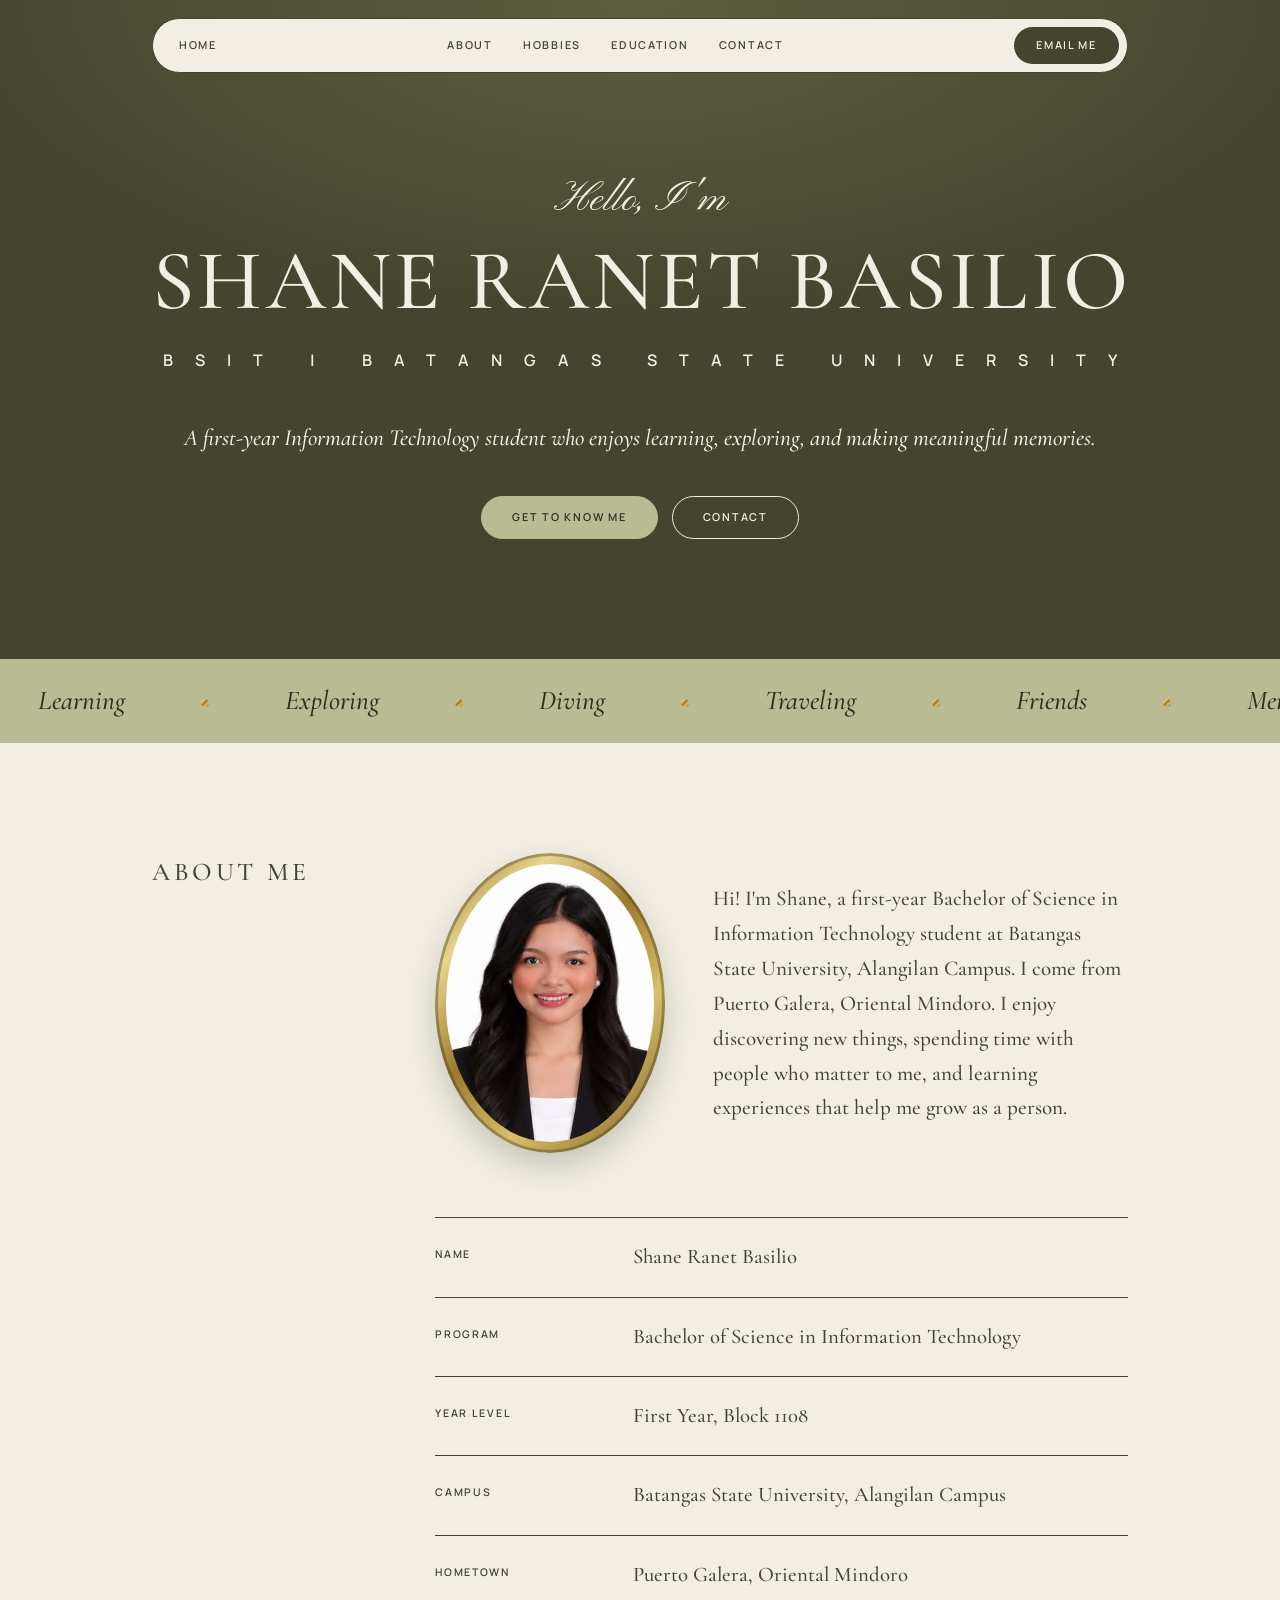
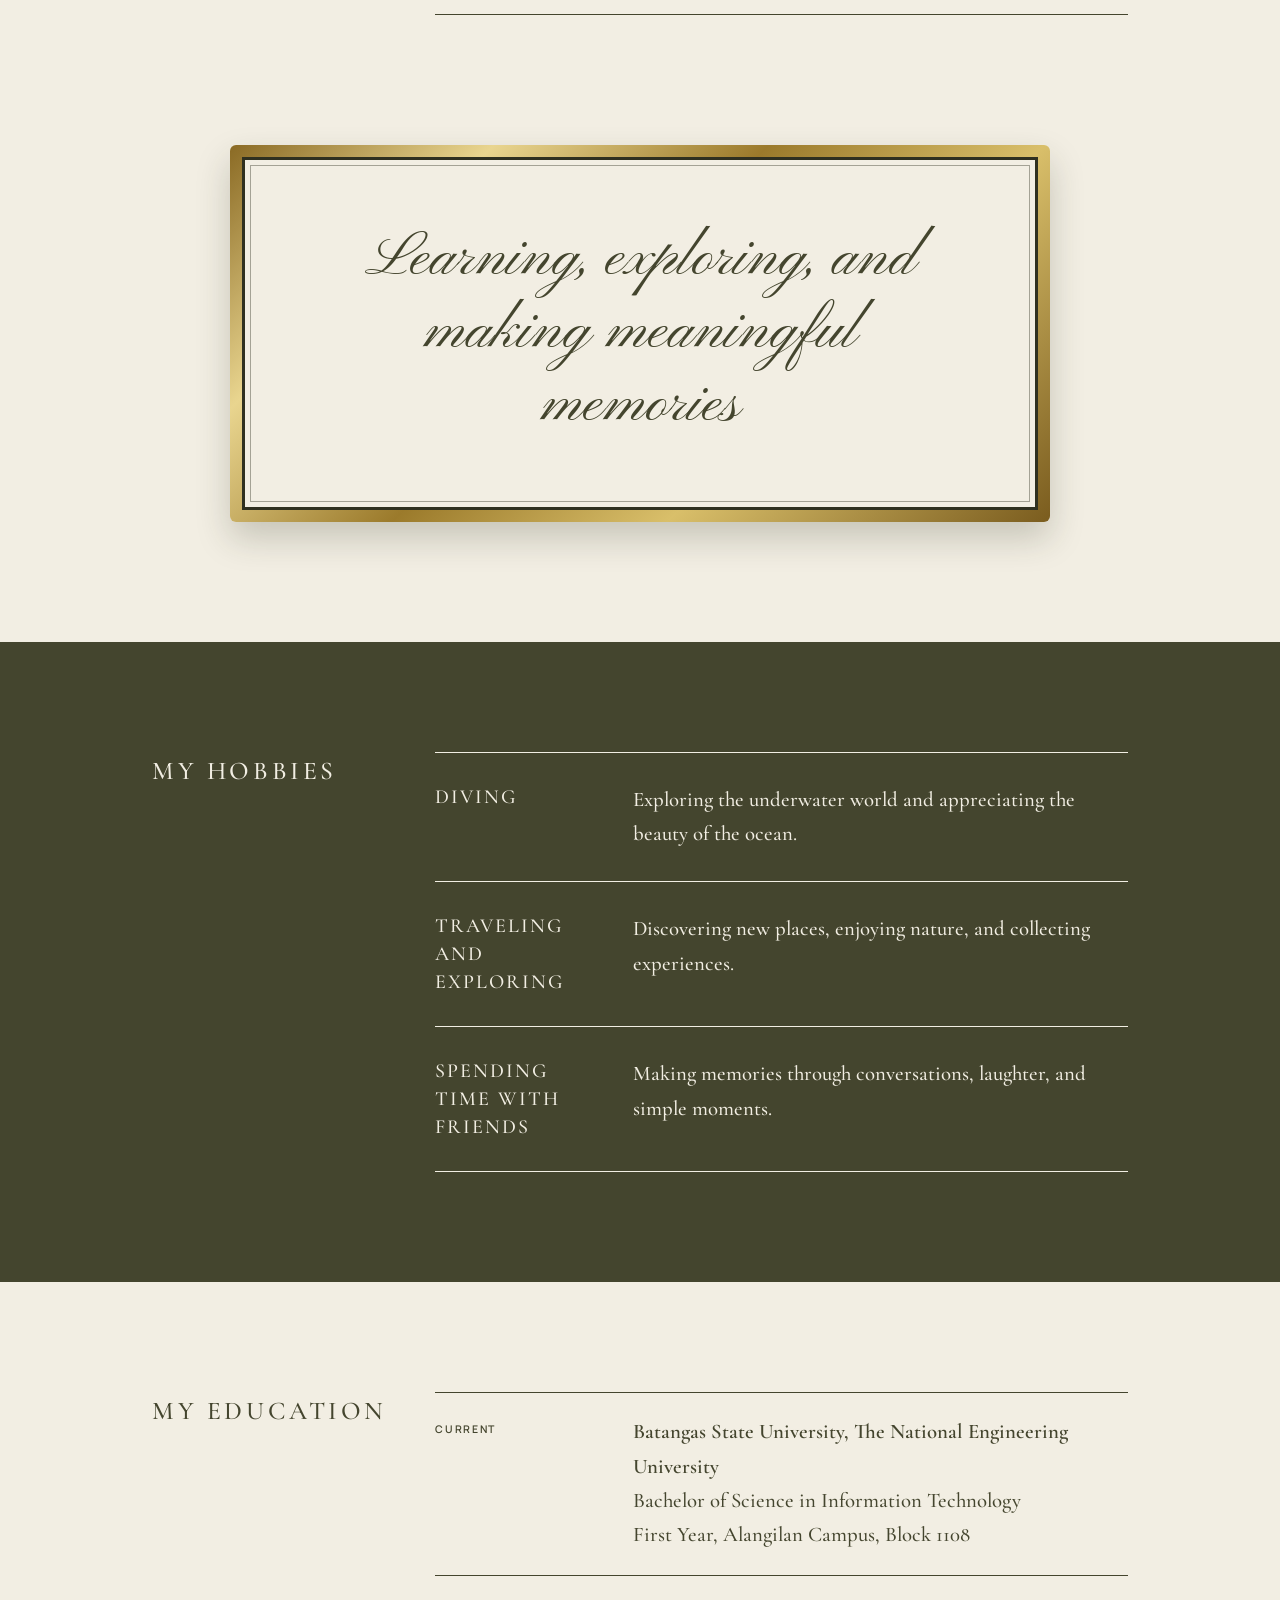
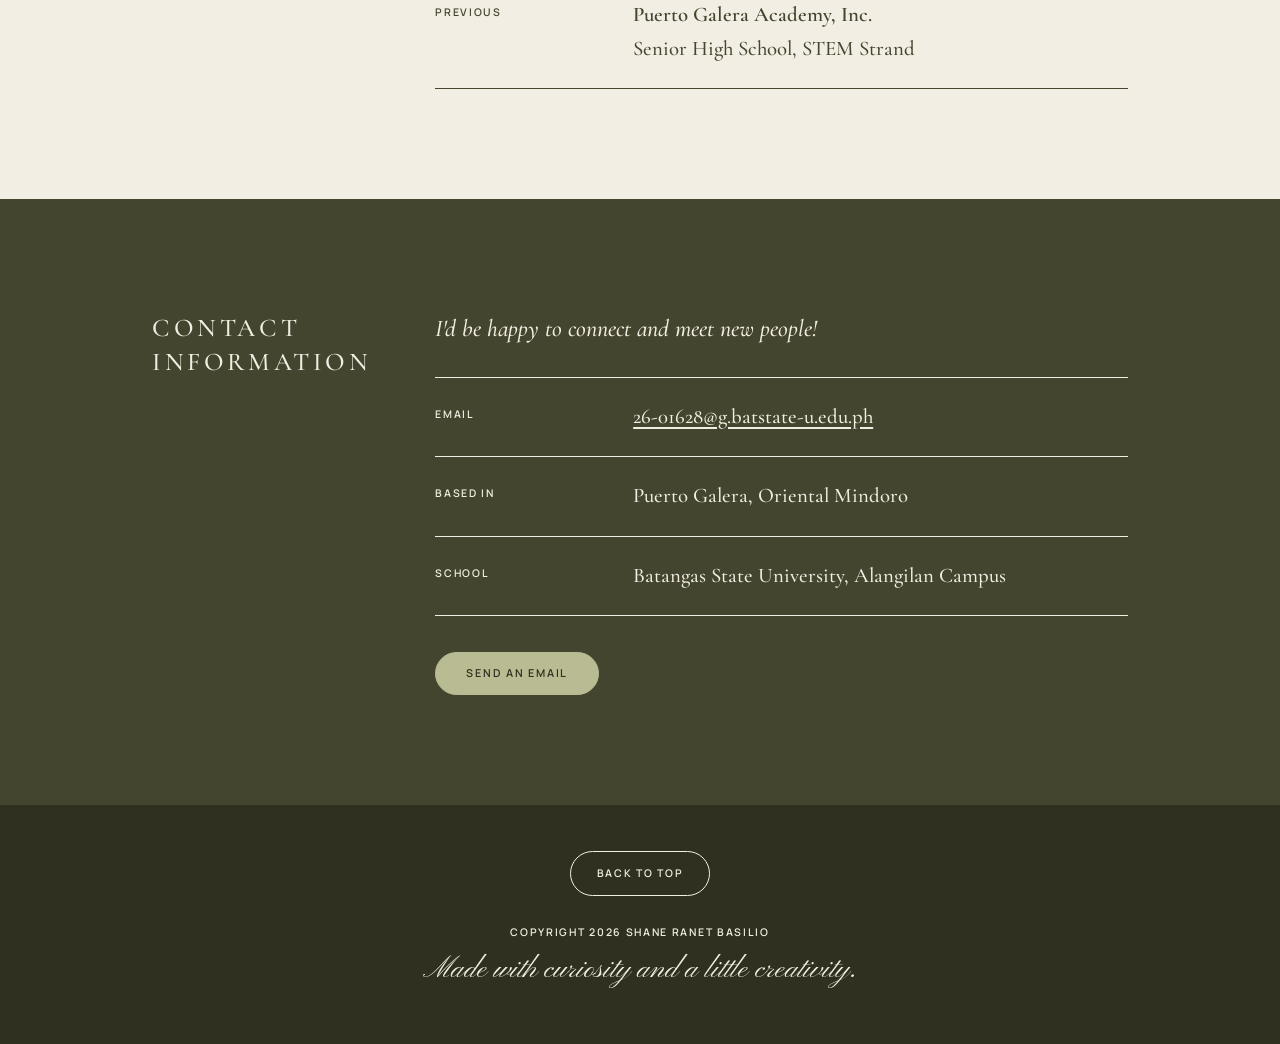
==== commit 6e5e303d: "refactor: one html, one css and an assets folder, no JavaScript Co-Authored-By: Claude Sonnet 5.5 <n" ====
--- a/index.html
+++ b/index.html
@@ -11,19 +11,18 @@
     <meta property="og:title" content="Shane Ranet Basilio | BSIT Student">
     <meta property="og:description" content="A first-year Information Technology student who enjoys learning, exploring, and making meaningful memories.">
     <meta property="og:url" content="https://shane-ranet-basilio.vercel.app/">
-    <meta property="og:image" content="https://shane-ranet-basilio.vercel.app/og.png">
+    <meta property="og:image" content="https://shane-ranet-basilio.vercel.app/assets/og.png">
     <meta property="og:image:width" content="1200">
     <meta property="og:image:height" content="630">
     <meta name="twitter:card" content="summary_large_image">
     <meta name="twitter:title" content="Shane Ranet Basilio | BSIT Student">
     <meta name="twitter:description" content="A first-year Information Technology student who enjoys learning, exploring, and making meaningful memories.">
-    <meta name="twitter:image" content="https://shane-ranet-basilio.vercel.app/og.png">
+    <meta name="twitter:image" content="https://shane-ranet-basilio.vercel.app/assets/og.png">
 
     <link rel="preconnect" href="https://fonts.googleapis.com">
     <link rel="preconnect" href="https://fonts.gstatic.com" crossorigin>
     <link href="https://fonts.googleapis.com/css2?family=Cormorant+Garamond:ital,wght@0,400;0,500;0,600;1,400;1,500&family=Pinyon+Script&family=Manrope:wght@500;600&display=swap" rel="stylesheet">
     <link rel="stylesheet" href="style.css">
-    <script>document.documentElement.classList.add("js");</script>
 </head>
 
 <body>
@@ -41,7 +40,6 @@
             <a href="#hobbies" data-link>Hobbies</a>
             <a href="#education" data-link>Education</a>
             <a href="#contact" data-link>Contact</a>
-            <i class="nav-line" id="navLine"></i>
         </div>
         <a class="nav-btn" href="mailto:26-01628@g.batstate-u.edu.ph">Email Me</a>
     </nav>
@@ -74,7 +72,7 @@
             <h2>About Me</h2>
             <div>
                 <div class="about">
-                    <img src="photo.jpg" alt="Shane Ranet Basilio">
+                    <img src="assets/photo.jpg" alt="Shane Ranet Basilio">
                     <p>
                         Hi! I'm Shane, a first-year Bachelor of Science in Information
                         Technology student at Batangas State University, Alangilan Campus.
@@ -168,6 +166,5 @@
         <p class="script made">Made with curiosity and a little creativity.</p>
     </footer>
 
-    <script src="script.js"></script>
 </body>
 </html>
--- a/style.css
+++ b/style.css
@@ -117,15 +117,8 @@
 }
 .nav-links { position: relative; display: flex; gap: 30px; padding: 10px 0; }
 .nav-home { padding: 10px 0; }
-.nav-line {
-    position: absolute;
-    left: 0;
-    bottom: 0;
-    height: 1px;
-    width: 0;
-    background: var(--olive);
-    transition: transform 0.5s var(--ease), width 0.5s var(--ease);
-}
+.nav-links a, .nav-home { background: linear-gradient(currentColor, currentColor) left bottom / 0 1px no-repeat; transition: background-size 0.5s var(--ease); }
+.nav-links a:hover, .nav-home:hover { background-size: 100% 1px; }
 .nav .nav-btn {
     background: var(--olive);
     color: var(--cream);
@@ -162,26 +155,32 @@
     background: radial-gradient(ellipse 80% 70% at 50% 0%, #5d5e3f 0%, var(--olive) 70%);
 }
 .hello { display: block; font-size: 2.6rem; line-height: 1; }
-.lockup { margin-top: 14px; display: flex; flex-direction: column; align-items: center; }
+.lockup { margin-top: 14px; width: 100%; container-type: inline-size; display: flex; flex-direction: column; align-items: center; }
 .lockup h1 {
     display: inline-block;
-    font-size: 8vw;
+    font-size: 8.72cqw;
     font-weight: 500;
     letter-spacing: 0.04em;
+    margin-right: -0.04em;
     line-height: 1.05;
     white-space: nowrap;
 }
 .lockup-sub {
     margin-top: 22px;
     font-family: "Manrope", Arial, sans-serif;
-    font-size: 1rem;
+    font-size: 0.74rem;
     font-weight: 600;
     letter-spacing: 0.3em;
+    margin-right: -0.3em;
     text-transform: uppercase;
     white-space: nowrap;
 }
+/* Tracked to match the name width on tablet and desktop */
+@media (min-width: 701px) {
+    .lockup-sub { font-size: 1.64cqw; letter-spacing: 2.25cqw; margin-right: -2.25cqw; }
+}
 .tagline { max-width: 560px; margin: 46px auto 0; font-size: 1.45rem; font-style: italic; }
-@media (min-width: 801px) { .tagline { max-width: none; white-space: nowrap; } }
+@media (min-width: 1101px) { .tagline { max-width: none; white-space: nowrap; } }
 .hero-actions { margin-top: 38px; display: flex; gap: 14px; justify-content: center; flex-wrap: wrap; }
 
 /* Marquee strip */
@@ -224,7 +223,7 @@
     box-shadow: inset 0 0 0 3px rgba(47, 48, 32, 0.35), 0 14px 30px rgba(47, 48, 32, 0.22);
     flex-shrink: 0;
 }
-.about p { text-align: justify; font-size: 1.4rem; }
+.about p { text-align: left; font-size: 1.32rem; }
 .facts.glance { margin-top: 64px; }
 
 /* Statement in a gold frame */
@@ -311,16 +310,12 @@
 /* Motion */
 @keyframes rise { from { opacity: 0; transform: translateY(14px); } to { opacity: 1; transform: none; } }
 
-.js .rise { opacity: 0; }
-.js.ready .rise { animation: rise 0.9s var(--ease) forwards; }
-.js.ready .lockup { animation-delay: 0.1s; }
-.js.ready .tagline { animation-delay: 0.22s; }
-.js.ready .hero-actions { animation-delay: 0.34s; }
-
-.js .reveal { opacity: 0; transform: translateY(18px); transition: opacity 0.9s var(--ease), transform 0.9s var(--ease); }
-.js .reveal.in { opacity: 1; transform: none; }
-
-@media (max-width: 800px) {
+.rise { animation: rise 0.9s 2.3s var(--ease) both; }
+.lockup.rise { animation-delay: 2.4s; }
+.tagline.rise { animation-delay: 2.52s; }
+.hero-actions.rise { animation-delay: 2.64s; }
+
+@media (max-width: 960px) {
     body { font-size: 1.18rem; }
     .wrap { padding: 0 22px; }
     section { padding: 72px 0; }
@@ -333,7 +328,7 @@
     .hobbies li { grid-template-columns: 1fr; gap: 6px; }
     .facts > div { grid-template-columns: 1fr; gap: 0; }
     .facts dt { line-height: 1.8; }
-    .hero { padding: 170px 0 80px; }
+    .hero { padding: 200px 0 80px; }
     .hello { font-size: 2.1rem; }
     .nav { flex-wrap: wrap; border-radius: 28px; padding: 8px 8px 10px 20px; }
     .nav-links { order: 3; width: 100%; overflow-x: auto; gap: 24px; padding: 10px 0 8px; }
@@ -342,7 +337,7 @@
 
 @media (prefers-reduced-motion: reduce) {
     .splash { display: none; }
-    .js .rise, .js .reveal { opacity: 1; transform: none; animation: none !important; transition: none; }
+    .rise { animation: none !important; }
     .marquee-track { animation: none; }
     html { scroll-behavior: auto; }
 }
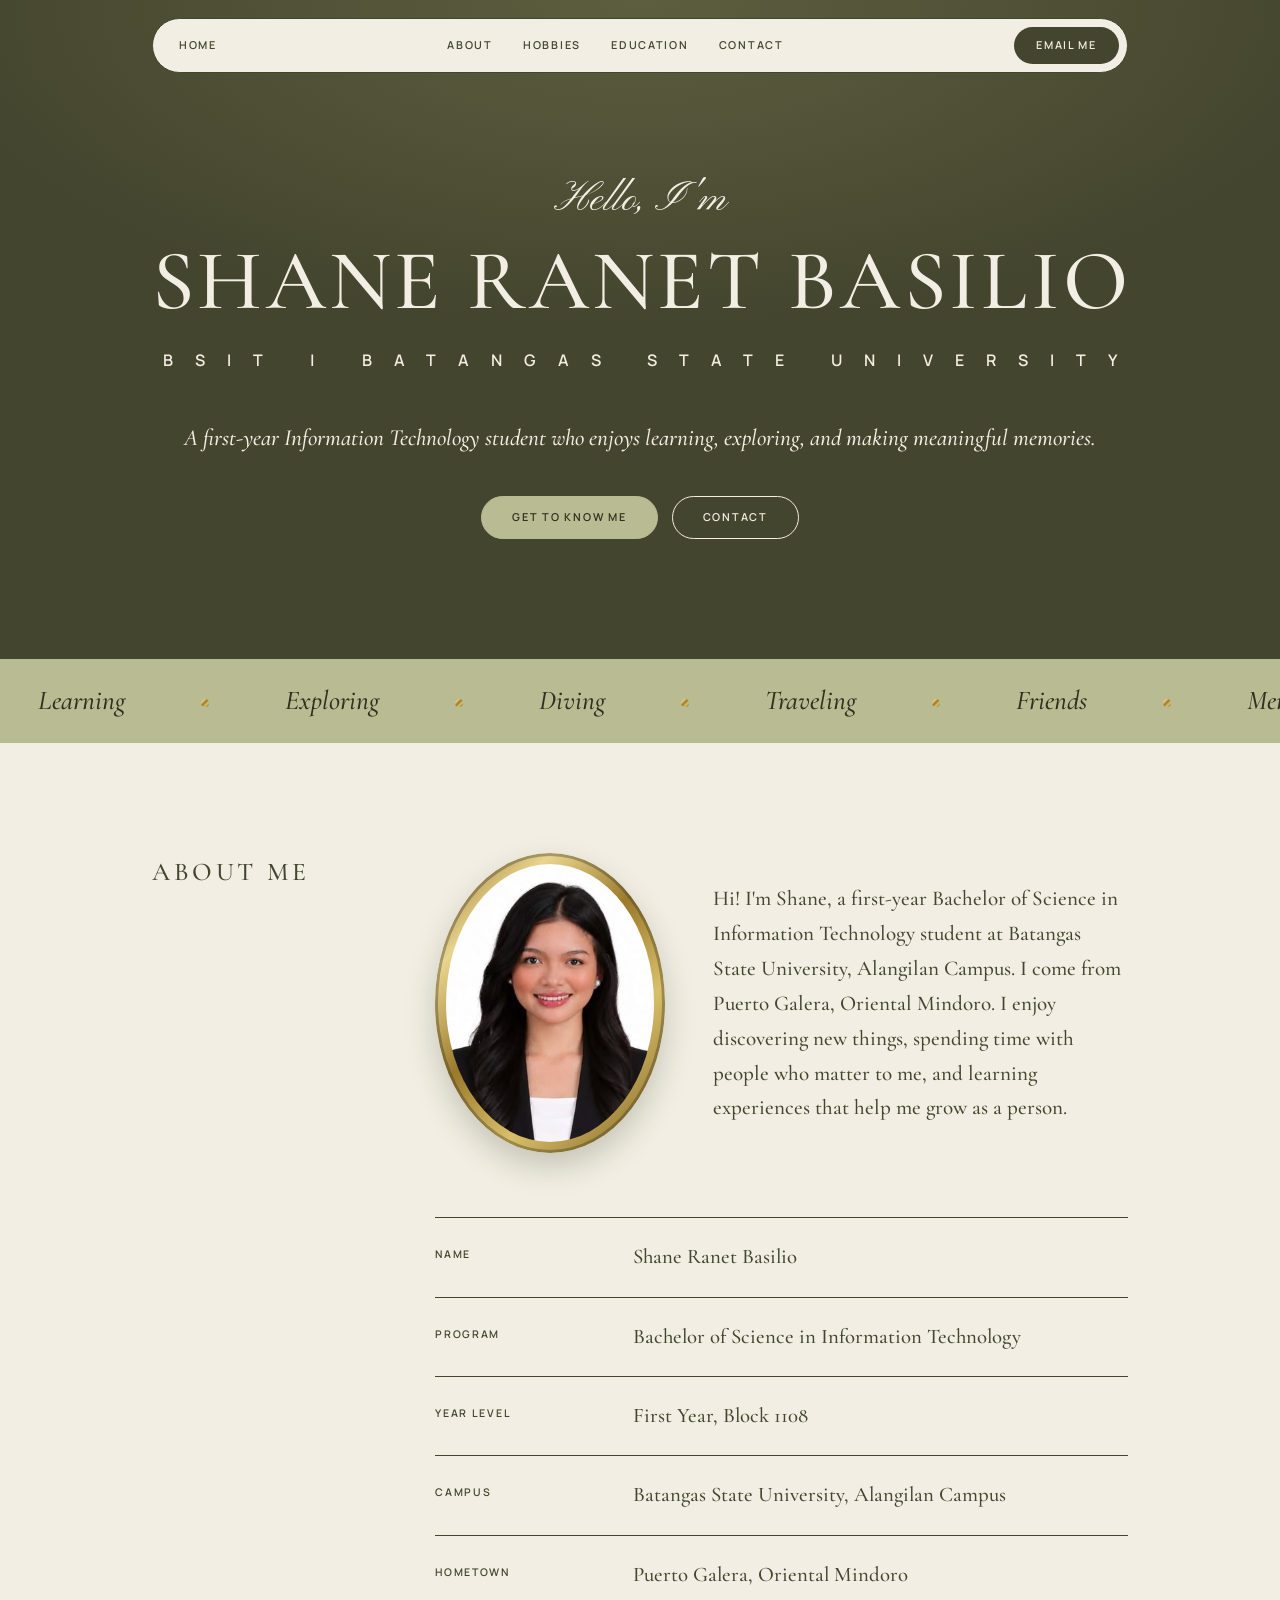
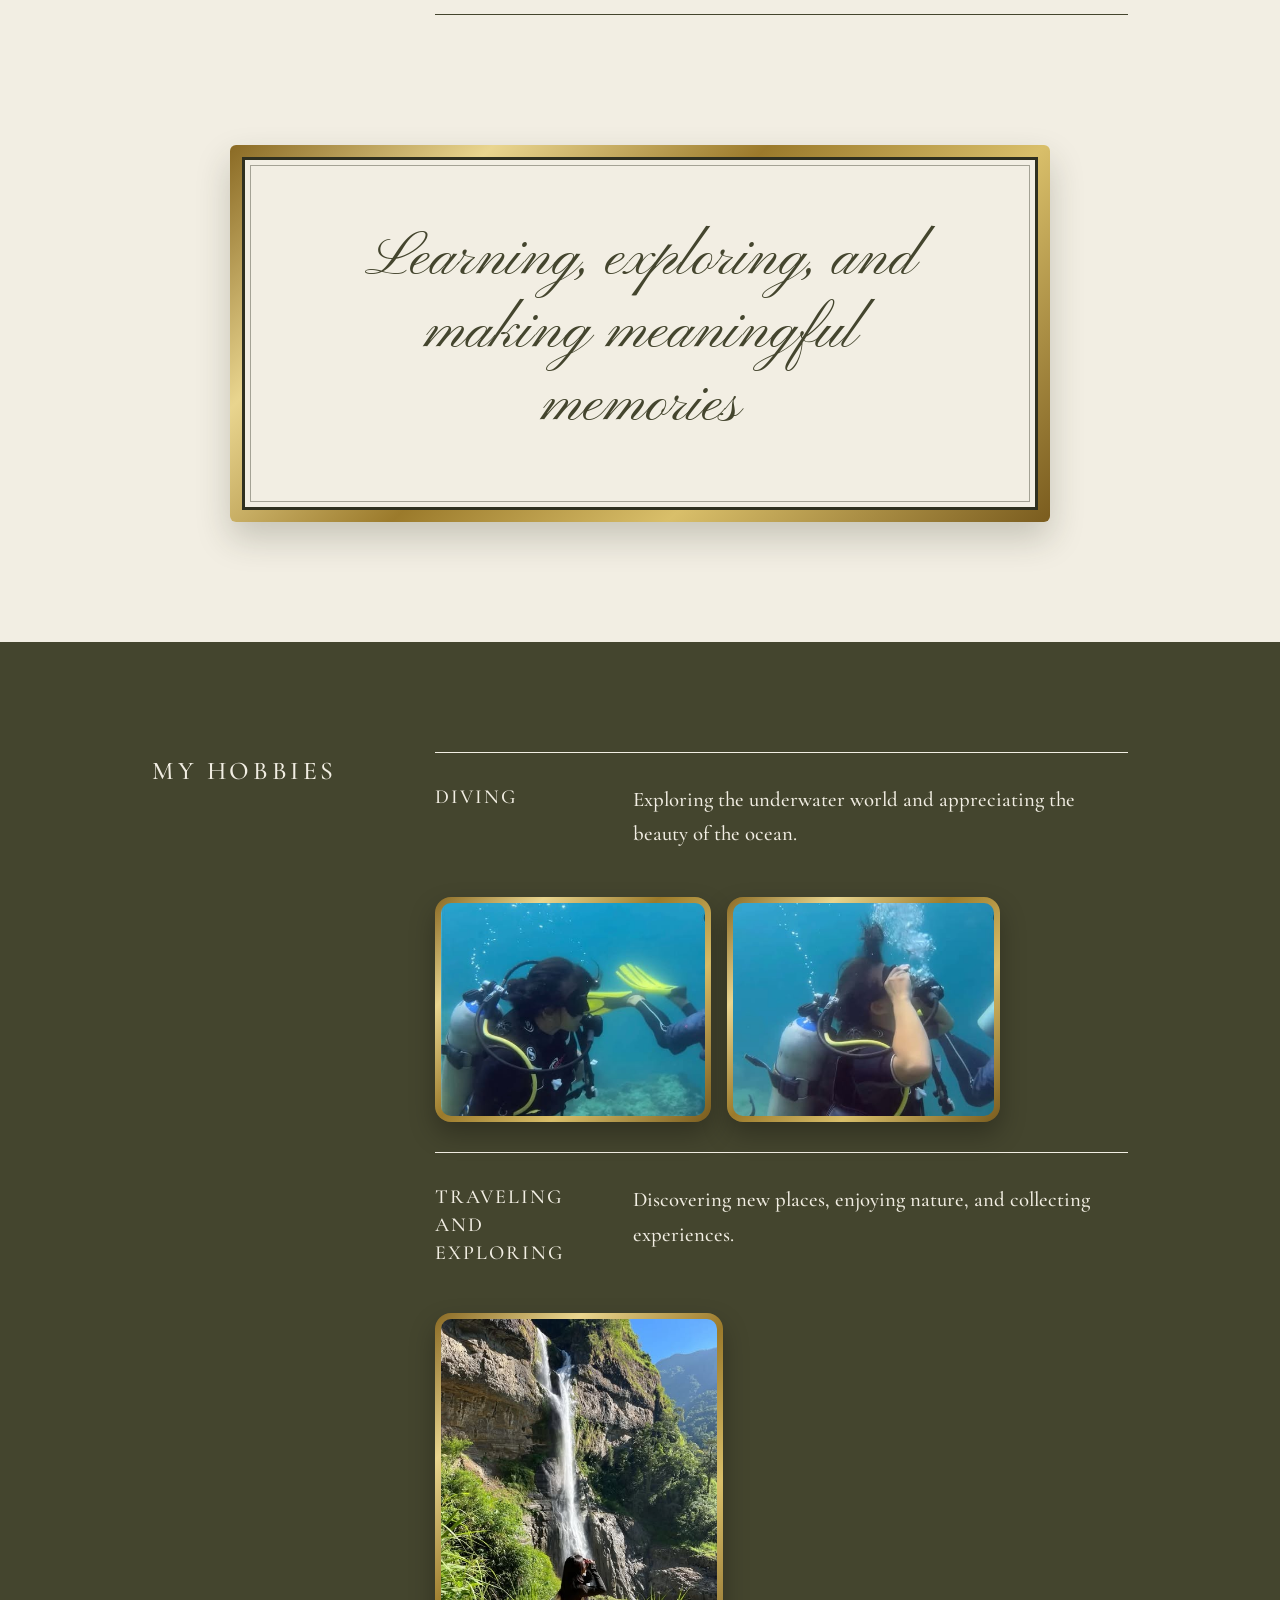
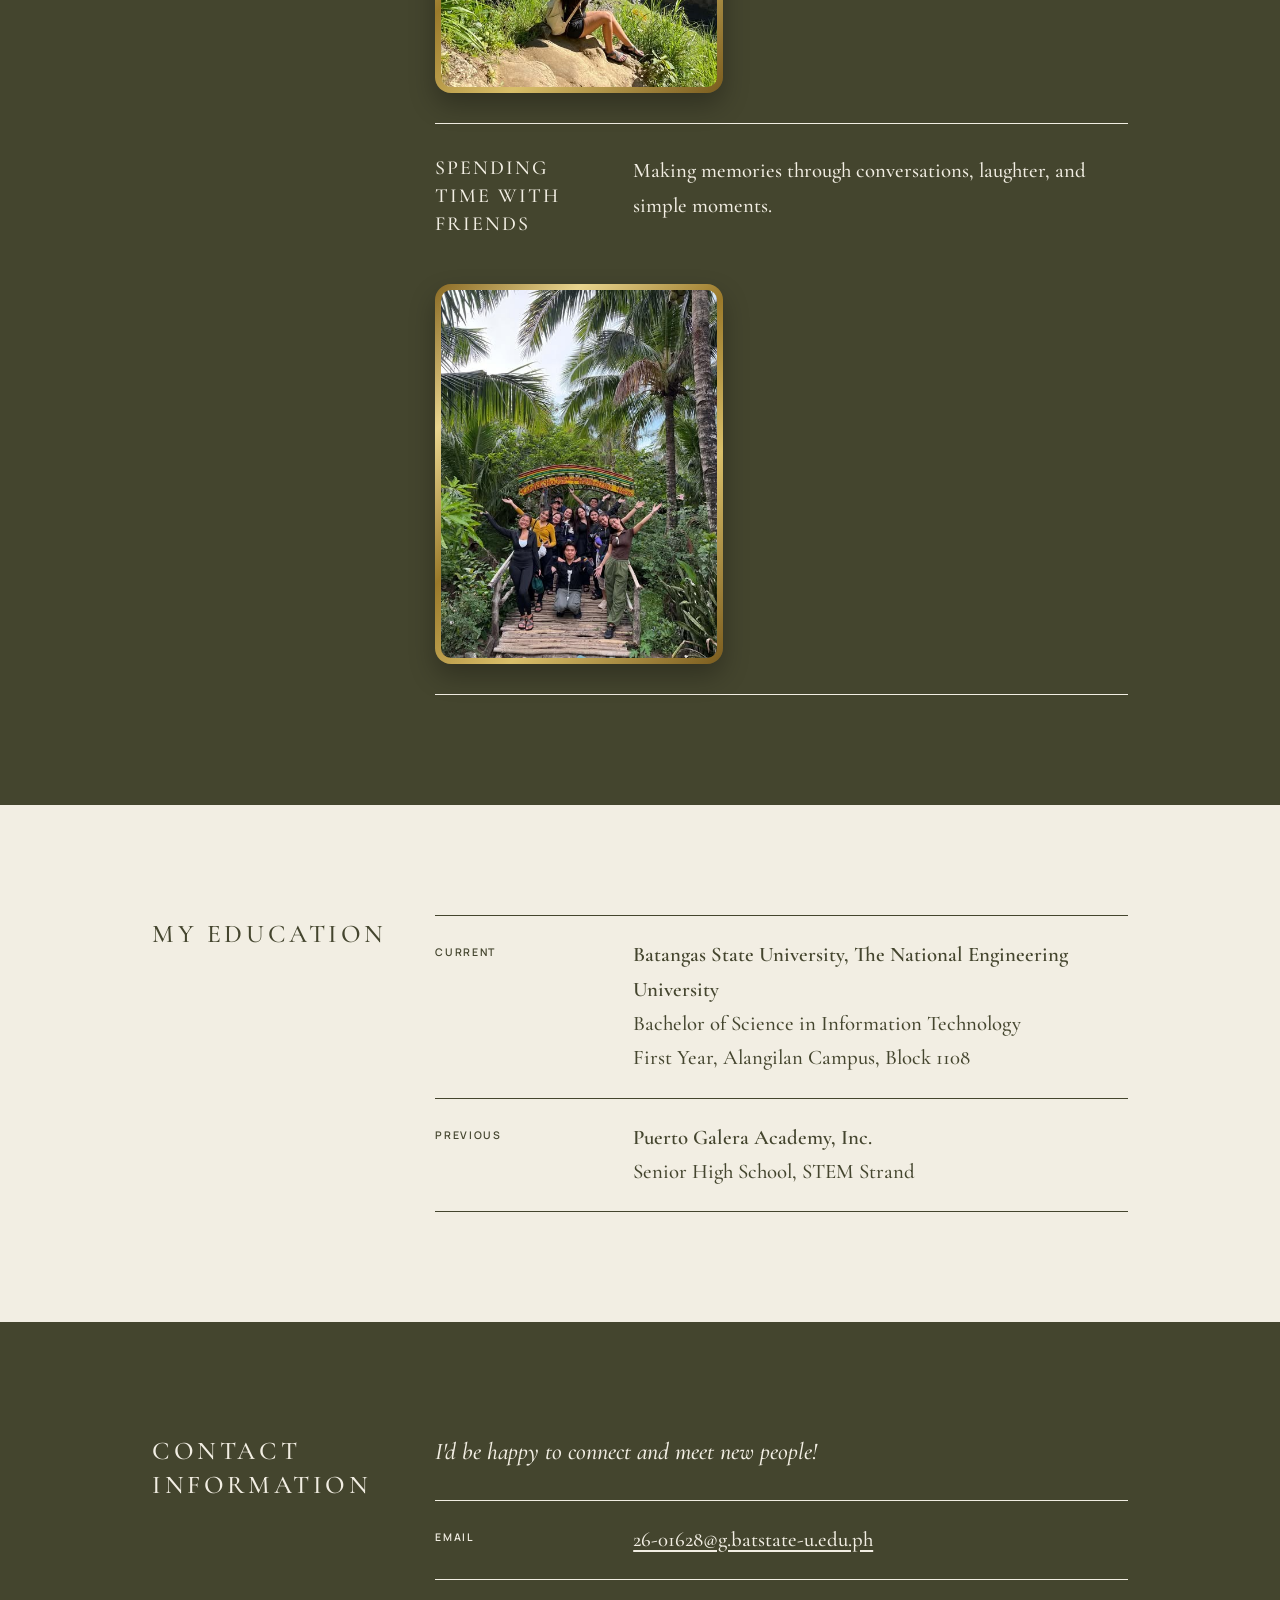
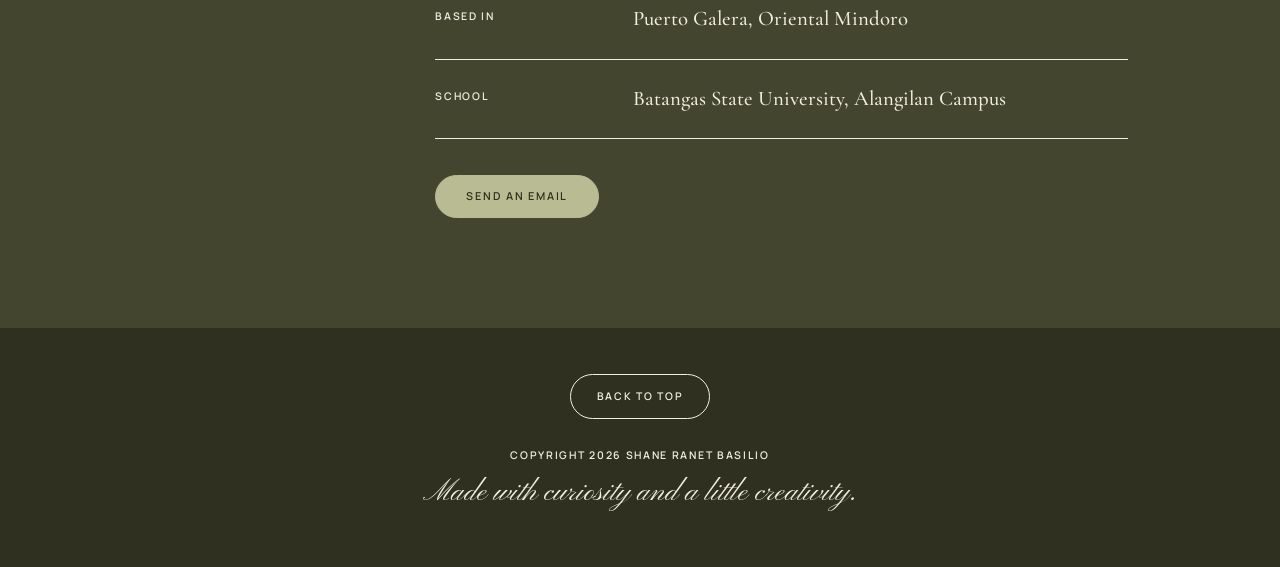
==== commit d62a13c1: "feat: add hobby photos in assets folder Co-Authored-By: Claude Sonnet 5.5 <noreply@anthropic.com> Cl" ====
--- a/index.html
+++ b/index.html
@@ -108,15 +108,31 @@
             <ul class="hobbies">
                 <li>
                     <h3>Diving</h3>
-                    <p>Exploring the underwater world and appreciating the beauty of the ocean.</p>
+                    <div>
+                        <p>Exploring the underwater world and appreciating the beauty of the ocean.</p>
+                        <div class="shots">
+                        <img src="assets/diving-1.jpg" alt="Scuba diving underwater with a diving mask and tank" loading="lazy">
+                        <img src="assets/diving-2.jpg" alt="Scuba diving underwater among bubbles" loading="lazy">
+                        </div>
+                    </div>
                 </li>
                 <li>
                     <h3>Traveling and Exploring</h3>
-                    <p>Discovering new places, enjoying nature, and collecting experiences.</p>
+                    <div>
+                        <p>Discovering new places, enjoying nature, and collecting experiences.</p>
+                        <div class="shots">
+                        <img src="assets/exploring.jpg" alt="Sitting on a rock in front of a tall mountain waterfall" loading="lazy">
+                        </div>
+                    </div>
                 </li>
                 <li>
                     <h3>Spending Time with Friends</h3>
-                    <p>Making memories through conversations, laughter, and simple moments.</p>
+                    <div>
+                        <p>Making memories through conversations, laughter, and simple moments.</p>
+                        <div class="shots">
+                        <img src="assets/friends.jpg" alt="A group of friends posing on a wooden bridge among palm trees" loading="lazy">
+                        </div>
+                    </div>
                 </li>
             </ul>
         </div>
--- a/style.css
+++ b/style.css
@@ -258,6 +258,20 @@
 }
 .hobbies li:last-child { border-bottom: 1px solid currentColor; }
 .hobbies li:hover { padding-left: 14px; }
+.hobbies li > div { display: contents; }
+.shots { grid-column: 1 / -1; display: flex; flex-wrap: wrap; gap: 16px; margin-top: 22px; }
+.shots img {
+    height: 225px;
+    width: auto;
+    max-width: 100%;
+    object-fit: cover;
+    padding: 6px;
+    background: var(--gold);
+    border-radius: 16px;
+    box-shadow: 0 12px 26px rgba(0, 0, 0, 0.28);
+    display: block;
+}
+.shots img:only-child { height: 380px; }
 .hobbies h3 { font-size: 1.25rem; letter-spacing: 0.1em; line-height: 1.4; }
 
 /* Ruled facts */
@@ -326,6 +340,7 @@
     .about p { text-align: left; font-size: 1.25rem; }
     .facts.glance { margin-top: 40px; }
     .hobbies li { grid-template-columns: 1fr; gap: 6px; }
+    .shots img, .shots img:only-child { height: auto; width: 100%; }
     .facts > div { grid-template-columns: 1fr; gap: 0; }
     .facts dt { line-height: 1.8; }
     .hero { padding: 200px 0 80px; }
